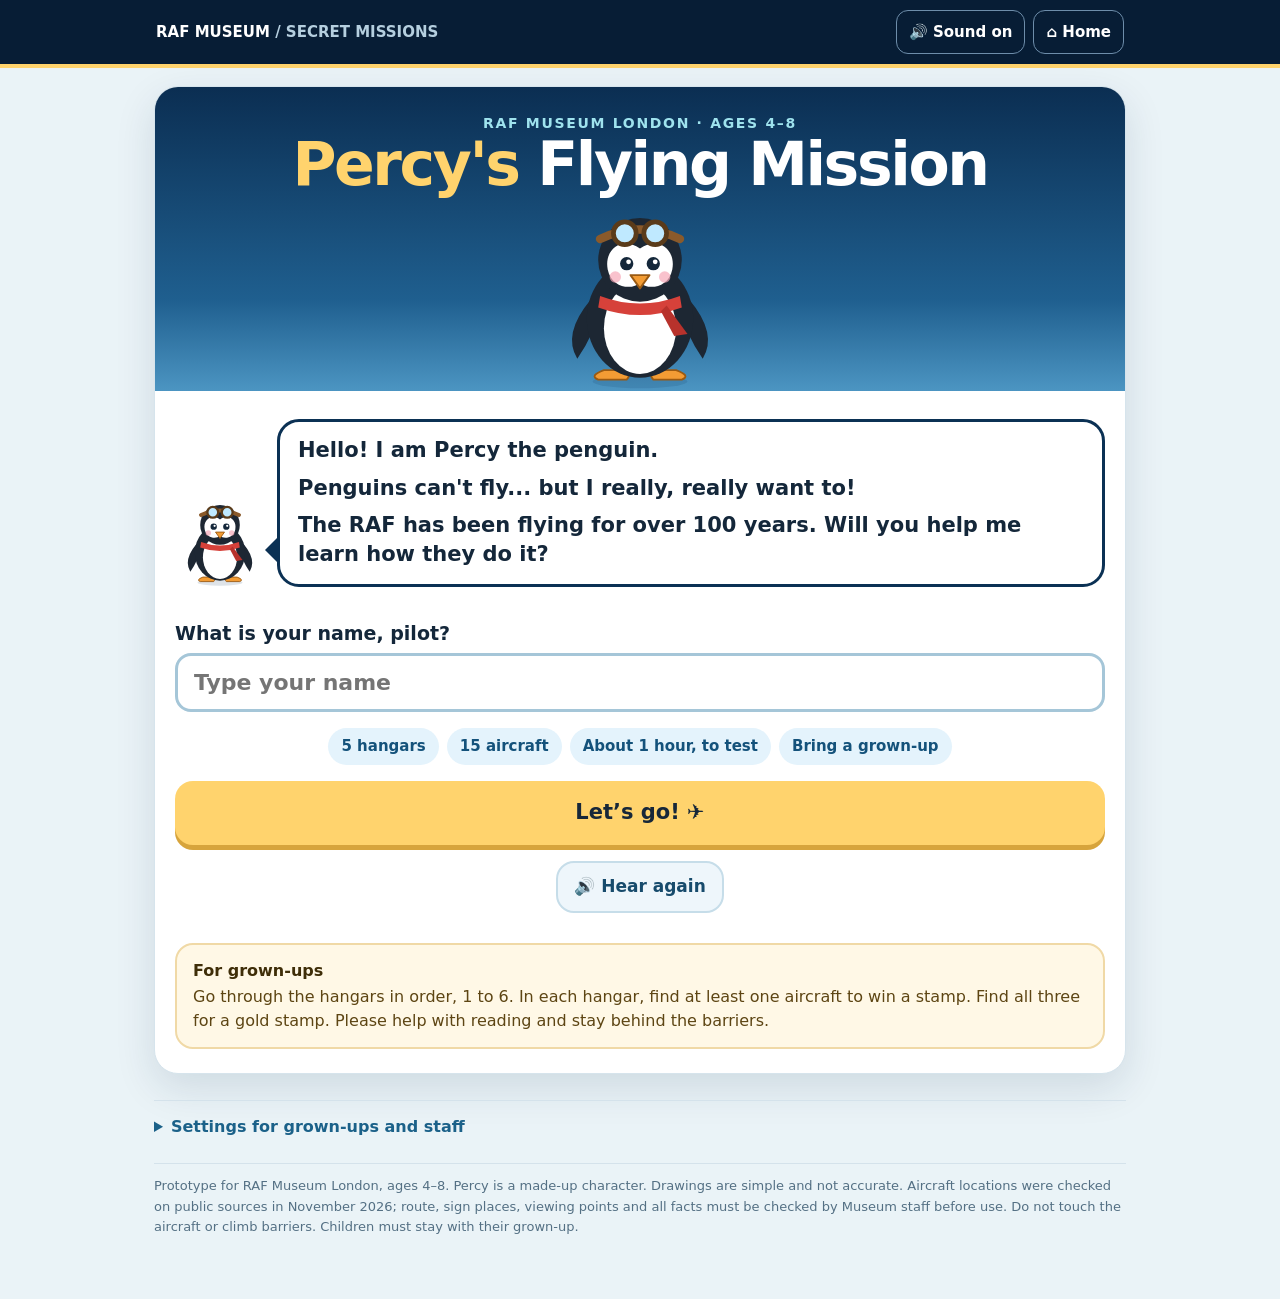
==== index.html @ 45450953 "Percy's Flying Mission: trail engine, Webflow CMS sync, signs Co-Authored-By: Claude Opus 5.5 <norep" ====
<!DOCTYPE html>
<html lang="en-GB">
<head>
<meta charset="utf-8">
<meta name="viewport" content="width=device-width,initial-scale=1,viewport-fit=cover">
<meta name="theme-color" content="#071d35">
<title>Museum trail game</title>
<style>
:root{--navy:#071d35;--blue:#145d94;--ink:#14273a;--muted:#4c6275;--gold:#ffd36d;--line:#d6e4ec;--green:#1a7a56;--sky:#eaf3f7;--shadow:0 14px 40px rgba(12,45,74,.12)}
*{box-sizing:border-box}body{margin:0;font:19px/1.5 system-ui,-apple-system,"Segoe UI",Arial,sans-serif;color:var(--ink);background:var(--sky)}
button,input{font:inherit}button{cursor:pointer}button:focus-visible,input:focus-visible{outline:4px solid #ff8b32;outline-offset:3px}h1,h2,h3,p{margin:0}
h1{font-size:clamp(36px,7vw,60px);line-height:1.02;letter-spacing:-.04em}h2{font-size:clamp(28px,5.5vw,42px);line-height:1.08;letter-spacing:-.03em}h3{font-size:23px;line-height:1.2;margin:18px 0 8px}
.sr-only{position:absolute;clip:rect(0,0,0,0);width:1px;height:1px;overflow:hidden}
.header{background:var(--navy);color:#fff;border-bottom:4px solid var(--gold)}.header-inner{max-width:1000px;margin:auto;display:flex;justify-content:space-between;align-items:center;gap:10px;padding:10px 16px}
.brand{font-weight:900;font-size:15px}.brand span{font-weight:600;color:#b5cfdf}.hbtns{display:flex;gap:8px}
.iconbtn{background:transparent;color:#fff;border:1px solid #6d8daa;border-radius:12px;min-height:44px;padding:6px 12px;font-weight:800;font-size:15px}
.shell{max-width:1000px;margin:auto;padding:18px 14px 60px}
.panel{background:#fff;border:1px solid var(--line);border-radius:24px;box-shadow:var(--shadow);padding:22px 18px}
.eyebrow{font-size:14px;font-weight:900;text-transform:uppercase;letter-spacing:.12em;color:var(--blue)}
.btn{min-height:64px;border-radius:18px;border:0;padding:14px 22px;display:inline-flex;align-items:center;justify-content:center;gap:10px;font-weight:900;font-size:21px}
.btn:active{transform:translateY(3px)}.btn.go{background:var(--gold);color:#172739;box-shadow:0 5px 0 #d7a43c}.btn.dark{background:#0b3154;color:#fff;box-shadow:0 5px 0 #031426}
.btn.soft{background:#eef6fb;color:#174b6c;border:2px solid #c6dde9;min-height:52px;font-size:17px;padding:10px 16px}.btn.link{background:none;color:#1a5b86;min-height:44px;font-size:16px;text-decoration:underline;padding:6px}
.btn.wide{width:100%}.row{display:flex;gap:12px;flex-wrap:wrap;align-items:center}
.back{border:0;background:none;color:#1a5b86;font-weight:850;font-size:18px;padding:10px 0;min-height:44px}
.topline{display:flex;justify-content:space-between;align-items:center;gap:10px;flex-wrap:wrap;margin-bottom:8px}
.say{display:grid;grid-template-columns:90px 1fr;gap:12px;align-items:end;margin:16px 0}.say>svg{width:90px;height:90px}
.bubble{position:relative;background:#fff;border:3px solid #0b3154;border-radius:22px;padding:14px 18px;font-size:21px;font-weight:650;line-height:1.4;text-align:left}
.bubble:before{content:"";position:absolute;left:-15px;bottom:22px;border:12px solid transparent;border-right-color:#0b3154;border-left:0}.bubble p+p{margin-top:8px}
.grownup{background:#fff8e6;border:2px solid #f0d9a6;border-radius:18px;padding:14px 16px;font-size:16px;color:#5d4513;text-align:left;margin-top:14px}.grownup strong{display:block;color:#3f2e08;margin-bottom:2px}
.lookbox{display:flex;gap:12px;align-items:center;background:#fff6e2;border:2px solid #edd4a2;border-radius:18px;padding:14px 16px;font-weight:800;color:#5e4312;font-size:20px;margin:14px 0}.lookbox .eyes{font-size:34px}
.scene{position:relative;background:radial-gradient(circle at 45% 40%,#e2f6ff,#b7deef 75%);border-radius:22px;border:1px solid #a9cfe3;display:grid;place-items:center;padding:14px;margin:12px 0}
.art-wrap{position:relative;width:100%;max-width:520px}.art-wrap svg,.art-wrap img{width:100%;height:auto;display:block;border-radius:14px}
.scene .note{position:absolute;bottom:8px;right:12px;font-size:13px;color:#3a5d75;background:#ffffffd0;border-radius:8px;padding:3px 8px}
.field{display:grid;gap:6px;width:100%;max-width:440px;text-align:left;font-weight:800}.field input{width:100%;min-width:0;min-height:58px;border:3px solid #a5c6d8;border-radius:16px;padding:10px 16px;font-size:22px;font-weight:800}
/* intro */
.hero{padding:0;overflow:hidden}.hero-sky{background:linear-gradient(180deg,#0b2e52,#1f5f8f 70%,#4c95c2);color:#fff;padding:26px 20px 0;text-align:center}
.hero-sky h1 em{font-style:normal;color:var(--gold)}.hero-sky .sub{color:#d3e7f3;margin:10px auto 0;max-width:520px;font-size:20px}
.hero-guide{width:190px;height:190px;margin:6px auto -16px;display:block;animation:bob 3s ease-in-out infinite}
.hero-body{padding:28px 20px 24px;display:grid;gap:16px;justify-items:center;text-align:center;grid-template-columns:minmax(0,1fr)}.hero-body>*{max-width:100%}.hero-body .say{width:100%}
.chips{display:flex;gap:8px;flex-wrap:wrap;justify-content:center}.chip{background:#e4f3fc;color:#14527b;border-radius:99px;padding:7px 13px;font-size:15px;font-weight:800}
/* map */
.stamps-mini{display:flex;gap:5px}.sdot{width:38px;height:38px;border-radius:50%;border:3px dashed #9fbdd0;display:grid;place-items:center;background:#fff;font-size:15px;font-weight:900;color:#7b97aa}.sdot.got{border:3px solid #d49b2f;background:var(--gold);color:#0b3154}.sdot.gold{background:linear-gradient(135deg,#ffe58a,#e0a526);border-color:#a8741a}
.hlist{display:grid;gap:14px;margin:18px 0}
.hcard{display:grid;grid-template-columns:110px 1fr;width:100%;text-align:left;padding:0;border:2px solid var(--line);background:#fff;border-radius:22px;box-shadow:var(--shadow);color:inherit;overflow:hidden;min-height:140px}
.hcard .pic{display:grid;place-items:center;background:linear-gradient(150deg,#ddf3fe,#bfe2f2);font-size:46px}
.hcard .txt{padding:14px;display:flex;flex-direction:column;gap:3px}.hcard .when{font-size:14px;font-weight:900;color:var(--blue);letter-spacing:.06em;text-transform:uppercase}
.hcard .ttl{font-size:23px;font-weight:900;line-height:1.15}.hcard .meta{font-size:15px;color:var(--muted);font-weight:700}
.tag{margin-top:6px;align-self:flex-start;font-size:15px;font-weight:900;background:#0b3154;color:#fff;border-radius:99px;padding:6px 14px}
.hcard.done{border-color:#9ad8b7;background:#f2fcf6}.hcard.done .tag{background:var(--green)}.hcard.locked{opacity:.55}.hcard.locked .tag{background:#7b8c99}
.finale-card{background:var(--navy);color:#fff;border-radius:22px;padding:20px;display:grid;gap:12px;text-align:center}.finale-card p{color:#cfe4ee}
/* hangar */
.acards{display:grid;grid-template-columns:repeat(3,1fr);gap:10px;margin:12px 0}
.acard{border:3px solid #b9d6e5;background:#f5fbff;border-radius:20px;padding:8px 6px 12px;display:flex;flex-direction:column;align-items:center;gap:4px;font-weight:900;font-size:17px;color:#174b6c;text-align:center;line-height:1.15;position:relative}
.acard svg{width:100%;height:auto}.acard.done{border-color:#1a7a56;background:#e3f8ec}.acard .tick{position:absolute;top:6px;right:6px;background:var(--green);color:#fff;border-radius:50%;width:30px;height:30px;display:grid;place-items:center;font-size:16px}
.era{display:inline-block;background:var(--gold);color:#0b3154;border-radius:12px;padding:5px 13px;font-weight:950;font-size:17px;margin:6px 0 2px}
.signs{display:grid;grid-template-columns:repeat(auto-fit,minmax(130px,1fr));gap:10px;margin:14px 0}
.sign-btn{min-height:116px;border-radius:22px;border:3px solid #b9d6e5;background:#f5fbff;display:flex;flex-direction:column;align-items:center;justify-content:center;gap:4px;font-weight:900;font-size:18px;color:#174b6c}.sign-btn .sym{font-size:50px;line-height:1}
.sign-btn.wrong{opacity:.45;border-color:#e59a39}
/* task */
.choices{display:grid;grid-template-columns:repeat(auto-fit,minmax(96px,1fr));gap:10px;margin:14px 0}
.choice{min-height:140px;border-radius:22px;border:3px solid #b9d6e5;background:#f5fbff;display:flex;flex-direction:column;align-items:center;justify-content:center;gap:6px;padding:10px 6px;color:#174b6c;font-weight:900;font-size:19px;text-align:center;line-height:1.15}
.choice svg{width:100%;max-width:110px;height:66px}.big{font-size:44px;line-height:1}
.choice.wrong,.hotspot.wrong{animation:shake .4s;border-color:#e59a39;background:#fff4e4;opacity:.55}
.choice.show,.hotspot.show{border-color:#1a7a56;background:#e3f8ec;animation:pulse 1.2s ease-in-out infinite}
.hotspot{position:absolute;width:56px;height:56px;margin:-28px 0 0 -28px;border-radius:50%;border:4px solid #0d618a;background:#fffdf6;color:#103e59;font-weight:950;font-size:23px;box-shadow:0 4px 0 #1e6b8994;display:grid;place-items:center}
.feedback{margin:6px 0 10px;padding:14px 16px;border-radius:16px;font-weight:800;font-size:20px;background:#fff3e0;color:#654219;border-left:6px solid #e59a39}.feedback.good{background:#e1f6e9;color:#13553d;border-color:#239c6b}
.fact{background:#eef6fb;border-radius:18px;padding:16px;font-size:20px;font-weight:650;margin:12px 0;text-align:left}.fact strong{color:#0b3154}
/* stamp */
.reward{text-align:center;position:relative;overflow:hidden}
.stamp{width:190px;height:190px;margin:16px auto;border-radius:50%;border:7px solid #c0392b;color:#c0392b;display:grid;place-items:center;transform:rotate(-8deg);animation:stampin .5s cubic-bezier(.2,1.6,.4,1) both;background:#fff;text-align:center;font-weight:950}
.stamp .sym{font-size:58px;line-height:1}.stamp .l1{font-size:15px;letter-spacing:.08em}.stamp.gold{border-color:#b07a12;color:#8a5a00;background:radial-gradient(circle,#fff6cc,#ffd76a)}
.confetti{position:absolute;inset:0;pointer-events:none}.confetti i{position:absolute;top:-20px;width:10px;height:16px;border-radius:3px;animation:fall 2.4s linear forwards}
/* design */
.preview{position:sticky;top:0;z-index:5;background:radial-gradient(circle at 50% 40%,#e2f6ff,#b7deef);border-radius:22px;display:grid;place-items:center;padding:10px;margin:8px 0 6px;box-shadow:0 6px 14px #0b31541f}
.preview svg{width:100%;max-width:380px;height:auto}.pname{font-weight:950;font-size:20px;color:#0b3154;min-height:28px}
.opts{display:grid;grid-template-columns:repeat(auto-fill,minmax(98px,1fr));gap:8px}
.opt{min-height:96px;border-radius:18px;border:3px solid #b9d6e5;background:#f5fbff;display:flex;flex-direction:column;align-items:center;justify-content:center;gap:2px;font-weight:900;font-size:15px;color:#174b6c;padding:4px}
.opt svg{width:88px;height:54px}.opt[aria-pressed=true]{border-color:#0b3154;background:#ffeeb8;box-shadow:inset 0 0 0 2px #0b3154}
.swatches{display:flex;gap:10px;flex-wrap:wrap}.swatch{width:58px;height:58px;border-radius:50%;border:4px solid #fff;box-shadow:0 0 0 3px #b9d6e5}.swatch[aria-pressed=true]{box-shadow:0 0 0 5px #0b3154}
/* certificate */
.cert{text-align:center;border:6px double #d49b2f}.cert .stamps{display:flex;justify-content:center;gap:6px;flex-wrap:wrap;margin:12px 0}
.mini{width:58px;height:58px;border-radius:50%;border:4px solid #c0392b;display:grid;place-items:center;transform:rotate(-6deg);background:#fff;font-size:26px}.mini.gold{border-color:#b07a12;background:radial-gradient(circle,#fff6cc,#ffd76a)}.mini.skip{opacity:.3}
.certname{font-size:clamp(30px,7vw,46px);font-weight:950;color:#0b3154;margin:6px 0}
.settings{margin-top:26px;border-top:1px solid #d4e2eb;padding-top:14px;font-size:16px}.settings summary{cursor:pointer;font-weight:850;color:#1b6189}.settings label{display:flex;gap:10px;align-items:center;margin:10px 0}.settings input[type=checkbox]{width:22px;height:22px}
.legal{margin-top:24px;border-top:1px solid #d4e2eb;padding-top:12px;color:#547084;font-size:13px;line-height:1.6}
.error{background:#fff0f0;border:2px solid #e0a0a0;border-radius:16px;padding:18px}
@keyframes bob{50%{transform:translateY(-10px) rotate(-3deg)}}@keyframes shake{20%,60%{transform:translateX(-8px)}40%,80%{transform:translateX(8px)}}
@keyframes pulse{50%{transform:scale(1.05)}}@keyframes stampin{from{transform:scale(2.4) rotate(-20deg);opacity:0}to{transform:scale(1) rotate(-8deg);opacity:1}}
@keyframes fall{to{transform:translateY(560px) rotate(540deg);opacity:.2}}
@media(max-width:560px){body{font-size:18px}.say{grid-template-columns:70px 1fr}.say>svg{width:70px;height:70px}.bubble{font-size:19px}.hcard{grid-template-columns:86px 1fr}.acard{font-size:15px}.choice{min-height:124px;font-size:17px}.swatch{width:50px;height:50px}}
@media(prefers-reduced-motion:reduce){*,*:before,*:after{animation:none!important;transition:none!important}}
@media print{.header,.settings,.legal,.noprint{display:none!important}body{background:#fff}.panel{box-shadow:none}.preview{position:static;box-shadow:none}}
</style>
</head>
<body>
<header class="header"><div class="header-inner"><div class="brand" id="brand"></div><div class="hbtns"><button class="iconbtn" id="soundBtn" type="button" aria-pressed="true">🔊 Sound on</button><button class="iconbtn" data-action="home" type="button">⌂ Home</button></div></div></header>
<main id="main" class="shell" tabindex="-1"><div id="app"></div><div class="legal" id="legal"></div></main>
<div class="sr-only" id="announce" role="status" aria-live="polite"></div>
<script>
'use strict';
/* ============================================================
   MUSEUM TRAIL ENGINE
   All words, aircraft and signs live in games/<name>.js.
   Open index.html?game=<name> to load a different game.
   Default game: raf-london
   ============================================================ */
const DEMO_BUILD=true; // Set to false before visitors use it. This removes preview mode.
const gameId=(new URLSearchParams(location.search).get('game')||'raf-london').replace(/[^a-z0-9-]/gi,'');
const loader=document.createElement('script');loader.src='games/'+gameId+'.js';
loader.onload=()=>window.GAME?boot(window.GAME):fail();loader.onerror=fail;document.head.appendChild(loader);
function fail(){document.getElementById('app').innerHTML=`<div class="error"><h2>Game not found</h2><p>Could not load <code>games/${gameId}.js</code>. Check the file name, and check that the file has no missing commas or quote marks.</p></div>`}

/* ---------------- Drawings ---------------- */
let UID=0;
const esc=s=>String(s??'').replace(/[&<>"']/g,c=>({'&':'&amp;','<':'&lt;','>':'&gt;','"':'&quot;',"'":'&#39;'}[c]));
const isLight=hex=>{const n=parseInt(hex.slice(1),16);return((n>>16)*299+((n>>8)&255)*587+(n&255)*114)/1000>150};
function PENGUIN(){return `<svg viewBox="0 0 200 200" aria-hidden="true"><ellipse cx="100" cy="190" rx="50" ry="7" fill="#0b315422"/><path d="M62 178q-16 6-6 10h30q6-6-4-10Z M138 178q16 6 6 10h-30q-6-6 4-10Z" fill="#f39c34" stroke="#9a5a12" stroke-width="2"/><path d="M48 104Q18 140 34 166Q52 140 58 112Z M152 104Q182 140 166 166Q148 140 142 112Z" fill="#1d2733"/><ellipse cx="100" cy="124" rx="56" ry="62" fill="#1d2733"/><ellipse cx="100" cy="134" rx="38" ry="48" fill="#fff"/><path d="M58 100 Q100 116 142 100 L144 112 Q100 128 56 112Z" fill="#d6413a"/><path d="M128 110 L150 140 L136 142 L122 116Z" fill="#b8322c"/><circle cx="100" cy="62" r="44" fill="#1d2733"/><path d="M100 50 C80 36 62 52 66 72 C70 92 92 94 100 86 C108 94 130 92 134 72 C138 52 120 36 100 50Z" fill="#fff"/><circle cx="86" cy="66" r="7" fill="#14273a"/><circle cx="114" cy="66" r="7" fill="#14273a"/><circle cx="88" cy="64" r="2.5" fill="#fff"/><circle cx="116" cy="64" r="2.5" fill="#fff"/><path d="M90 78 L110 78 L100 92Z" fill="#f39c34" stroke="#9a5a12" stroke-width="2" stroke-linejoin="round"/><circle cx="74" cy="80" r="6" fill="#f7a8b8" opacity=".7"/><circle cx="126" cy="80" r="6" fill="#f7a8b8" opacity=".7"/><path d="M58 40 Q100 20 142 40" stroke="#8a5a2b" stroke-width="9" fill="none" stroke-linecap="round"/><circle cx="84" cy="34" r="12" fill="#bfe9ff" stroke="#5a3b1a" stroke-width="5"/><circle cx="116" cy="34" r="12" fill="#bfe9ff" stroke="#5a3b1a" stroke-width="5"/></svg>`}
function patternDef(id,p,body){const c=isLight(body)?'#00000040':'#ffffffb0';const d={
 stripes:`<pattern id="${id}" width="16" height="16" patternUnits="userSpaceOnUse" patternTransform="rotate(45)"><rect width="7" height="16" fill="${c}"/></pattern>`,
 spots:`<pattern id="${id}" width="18" height="18" patternUnits="userSpaceOnUse"><circle cx="9" cy="9" r="4.5" fill="${c}"/></pattern>`,
 stars:`<pattern id="${id}" width="26" height="26" patternUnits="userSpaceOnUse"><path d="M13 4l2.6 5.6 6 .6-4.5 4 1.3 6-5.4-3.1-5.4 3.1 1.3-6-4.5-4 6-.6Z" fill="${c}"/></pattern>`,
 zigzag:`<pattern id="${id}" width="20" height="14" patternUnits="userSpaceOnUse"><path d="M0 10L5 3 10 10 15 3 20 10" stroke="${c}" stroke-width="3.5" fill="none"/></pattern>`,
 checks:`<pattern id="${id}" width="20" height="20" patternUnits="userSpaceOnUse"><rect width="10" height="10" fill="${c}"/><rect x="10" y="10" width="10" height="10" fill="${c}"/></pattern>`}[p];return d||''}
function sticker(k,x,y){const g=s=>`<g transform="translate(${x} ${y})">${s}</g>`;return({
 roundel:g('<circle r="13" fill="#1f4e8c" stroke="#fff" stroke-width="2"/><circle r="8.5" fill="#fff"/><circle r="4.5" fill="#c0392b"/>'),
 star:g('<path d="M0-14l4 8.6 9.4 1-7 6.4 2 9.2L0 6.4-8.4 11.2l2-9.2-7-6.4 9.4-1Z" fill="#ffd36d" stroke="#8a5a00" stroke-width="2"/>'),
 heart:g('<path d="M0 12C-16 2-14-10-7-11-3-11.5 0-8 0-6c0-2 3-5.5 7-5 7 1 9 13-7 23Z" fill="#e8436b" stroke="#7a1430" stroke-width="2"/>'),
 bolt:g('<path d="M3-15-9 2h7l-3 13 13-18H1l2-12Z" fill="#ffd36d" stroke="#8a5a00" stroke-width="2"/>'),
 fish:g('<ellipse cx="-2" rx="11" ry="7" fill="#5fb6e0" stroke="#174b6c" stroke-width="2"/><path d="M8 0l9-7v14Z" fill="#5fb6e0" stroke="#174b6c" stroke-width="2"/><circle cx="-7" cy="-2" r="1.8" fill="#14273a"/>')
 })[k]||''}
function trail(k,y){if(k==='smoke')return [0,1,2,3,4].map(i=>`<circle cx="${8+i*7}" cy="${y+(i%2?4:-4)}" r="${4+i*1.6}" fill="#fff" opacity="${.35+i*.12}"/>`).join('');
 if(k==='rainbow')return ['#e74c3c','#f39c12','#f1c40f','#2ecc71','#3498db','#8e44ad'].map((c,i)=>`<path d="M0 ${y-12+i*4.5} Q12 ${y-18+i*4.5} 26 ${y-12+i*4.5} T52 ${y-12+i*4.5}" stroke="${c}" stroke-width="4.6" fill="none"/>`).join('');
 if(k==='sparkle')return [[8,y-14],[22,y+10],[34,y-6],[12,y+16],[44,y+4]].map(([x,yy],i)=>`<path transform="translate(${x} ${yy}) scale(${.6+i*.12})" d="M0-8 2-2 8 0 2 2 0 8-2 2-8 0-2-2Z" fill="#ffd36d" stroke="#b07a12" stroke-width="1"/>`).join('');return ''}
const PILOT=(x,y,s=1)=>`<g transform="translate(${x} ${y}) scale(${s})"><circle r="7" fill="#1d2733"/><path d="M0-3C-4-6-7-2-6 1-5 5-1 5 0 3 1 5 5 5 6 1 7-2 4-6 0-3Z" fill="#fff"/><path d="M-2 3h4l-2 3Z" fill="#f39c34"/><circle cx="-2.4" cy="0" r="1.1" fill="#14273a"/><circle cx="2.4" cy="0" r="1.1" fill="#14273a"/></g>`;
const WINGS={curved:'M128 86C118 40 140 10 162 10C182 14 190 50 186 86ZM128 94C118 140 140 170 162 170C182 166 190 130 186 94Z',
 straight:'M136 86V16Q136 8 146 8H176Q184 8 184 16V86ZM136 94V164Q136 172 146 172H176Q184 172 184 164V94Z',
 swept:'M120 86L80 12 104 10 196 86ZM120 94L80 168 104 170 196 94Z',delta:'M96 86L176 16 192 18 210 86ZM96 94L176 164 192 162 210 94Z'};
/* plane(shape, {body, wing, wingShape, pattern, sticker, trail, pilot}) -> SVG. Shapes: fighter trainer jet jetCanard bomber drone rocket biplane triplane helicopter flyingboat */
function plane(shape,o={}){const b=o.body||'#8a9aa8',w=o.wing||b,st='#14273a',id='p'+(++UID),pat=o.pattern&&o.pattern!=='none';
 const ov=d=>pat?`<path d="${d}" fill="url(#${id})"/>`:'';let defs=pat?`<defs>${patternDef(id,o.pattern,b)}</defs>`:'',back='',parts='',stk='',top=true;
 const FUS='M26 84Q26 79 38 79L228 80Q270 82 284 90Q270 98 228 100L38 101Q26 101 26 96Z',TAIL='M44 88L24 60 40 58 70 86ZM44 92L24 120 40 122 70 94Z';
 const cockpit=(x=236)=>`<ellipse cx="${x}" cy="90" rx="16" ry="8" fill="#a8e3f5" stroke="${st}" stroke-width="3"/>${o.pilot?PILOT(x+2,90,.9):''}`;
 const prop=x=>`<circle cx="${x}" cy="90" r="6" fill="#ffd36d" stroke="${st}" stroke-width="2"/><path d="M${x+4} 64V116" stroke="${st}" stroke-width="5" stroke-linecap="round"/>`;
 if(['fighter','trainer'].includes(shape)){const W=WINGS[o.wingShape||'straight'];parts=`<path d="${W}" fill="${w}" stroke="${st}" stroke-width="4"/><path d="${TAIL}" fill="${w}" stroke="${st}" stroke-width="3"/><path d="${FUS}" fill="${b}" stroke="${st}" stroke-width="4"/>${ov(FUS)}${cockpit()}${prop(284)}`;stk=[160,138]}
 else if(shape==='jet'){parts=`<path d="M30 88 L22 92 30 96Z" fill="#ff9f43"/><path d="${WINGS.swept}" fill="${w}" stroke="${st}" stroke-width="4"/><path d="M48 88L28 64 42 62 74 86ZM48 92L28 116 42 118 74 94Z" fill="${w}" stroke="${st}" stroke-width="3"/><path d="${FUS}" fill="${b}" stroke="${st}" stroke-width="4"/>${ov(FUS)}${cockpit(240)}`;stk=[140,132]}
 else if(shape==='jetCanard'){parts=`<path d="M30 88 L22 92 30 96Z" fill="#ff9f43"/><path d="${WINGS.delta}" fill="${w}" stroke="${st}" stroke-width="4"/><path d="M222 86L210 68 219 67 238 86ZM222 94L210 112 219 113 238 94Z" fill="${w}" stroke="${st}" stroke-width="3"/><path d="${FUS}" fill="${b}" stroke="${st}" stroke-width="4"/>${ov(FUS)}${cockpit(252)}`;stk=[170,128]}
 else if(shape==='bomber'){const BW='M140 86V6H172V86ZM140 94V174H172V94Z';parts=`<path d="${BW}" fill="${w}" stroke="${st}" stroke-width="4"/><path d="M40 88L34 56 50 56 64 86ZM40 92L34 124 50 124 64 94Z" fill="${w}" stroke="${st}" stroke-width="3"/>${[34,62,118,146].map(y=>`<rect x="164" y="${y-7}" width="30" height="14" rx="6" fill="${b}" stroke="${st}" stroke-width="3"/><path d="M198 ${y-15}V${y+15}" stroke="${st}" stroke-width="4" stroke-linecap="round"/>`).join('')}<path d="${FUS}" fill="${b}" stroke="${st}" stroke-width="4"/>${ov(FUS)}${cockpit(250)}`;stk=[110,90]}
 else if(shape==='drone'){const DF='M40 86L236 84Q274 86 282 90Q274 94 236 96L40 94Z';parts=`<path d="M148 86L146 4H162L164 86ZM148 94L146 176H162L164 94Z" fill="${w}" stroke="${st}" stroke-width="3"/><path d="M52 88L28 70 38 68 66 88ZM52 92L28 110 38 112 66 92Z" fill="${w}" stroke="${st}" stroke-width="3"/><path d="${DF}" fill="${b}" stroke="${st}" stroke-width="4"/>${ov(DF)}<path d="M34 74V106" stroke="${st}" stroke-width="5" stroke-linecap="round"/>`;stk=[155,140]}
 else if(shape==='rocket'){const RF='M70 82Q70 78 84 78L210 80Q246 84 256 90Q246 96 210 100L84 102Q70 102 70 98Z';parts=`<path d="M70 84L36 90 70 96Z" fill="#ff9f43" stroke="#d35400" stroke-width="2"/><path d="M150 84L96 14 120 12 196 84ZM150 96L96 166 120 168 196 96Z" fill="${w}" stroke="${st}" stroke-width="4"/><path d="${RF}" fill="${b}" stroke="${st}" stroke-width="4"/>${ov(RF)}${cockpit(214)}`;stk=[140,130]}
 else if(shape==='biplane'||shape==='triplane'){top=false;const ys=shape==='triplane'?[22,60,98]:[40,98];const BD='M60 90Q150 70 250 86L262 104Q150 122 52 108Z';
  parts=`${ys.map(y=>`<rect x="40" y="${y}" width="220" height="15" rx="7" fill="${w}" stroke="${st}" stroke-width="4"/>`).join('')}<path d="M80 ${ys[0]+15}V${ys[ys.length-1]}M220 ${ys[0]+15}V${ys[ys.length-1]}M120 ${ys[0]+15}V${ys[ys.length-1]}M180 ${ys[0]+15}V${ys[ys.length-1]}" stroke="${st}" stroke-width="3"/><path d="M58 92L30 70 24 106Z" fill="${b}" stroke="${st}" stroke-width="4"/><path d="${BD}" fill="${b}" stroke="${st}" stroke-width="4"/>${ov(BD)}<path d="M140 84q10-16 22 0" fill="#9ed8ef" stroke="${st}" stroke-width="3"/>${o.pilot?PILOT(151,80,1):''}<circle cx="268" cy="96" r="7" fill="${st}"/><path d="M268 66V126" stroke="${st}" stroke-width="7" stroke-linecap="round"/><path d="M100 118L90 148M200 118L210 148" stroke="${st}" stroke-width="5"/><circle cx="90" cy="150" r="10" fill="#333"/><circle cx="210" cy="150" r="10" fill="#333"/>`;stk=[112,98]}
 else if(shape==='helicopter'){top=false;const HB='M90 60Q160 50 210 70Q232 90 220 120Q170 138 110 130Q80 120 90 60Z',TB='M92 82L30 76 30 100 94 106Z';
  parts=`<path d="${TB}" fill="${b}" stroke="${st}" stroke-width="4"/>${ov(TB)}<circle cx="30" cy="88" r="13" fill="none" stroke="${w}" stroke-width="5"/><path d="M150 30V58" stroke="${st}" stroke-width="7"/><path d="${HB}" fill="${b}" stroke="${st}" stroke-width="5"/>${ov(HB)}<path d="M180 66Q214 74 218 104L180 104Z" fill="#9ed8ef" stroke="${st}" stroke-width="4"/>${o.pilot?PILOT(198,90,1.1):''}<path d="M30 30H270" stroke="${w}" stroke-width="9" stroke-linecap="round"/><path d="M120 132V142M200 128V142" stroke="${st}" stroke-width="6"/><circle cx="120" cy="146" r="9" fill="#333"/><circle cx="200" cy="146" r="9" fill="#333"/>`;stk=[130,96]}
 else if(shape==='flyingboat'){top=false;const FH='M30 110C80 92 170 92 250 96L282 102 262 126Q200 148 110 144Q50 140 30 110Z';
  parts=`<path d="M40 108L22 58 46 58 72 100Z" fill="${b}" stroke="${st}" stroke-width="4"/><path d="${FH}" fill="${b}" stroke="${st}" stroke-width="4"/>${ov(FH)}<path d="M60 128Q160 152 262 124" stroke="${st}" stroke-width="3" fill="none"/>${[150,172,194].map(x=>`<rect x="${x}" y="102" width="14" height="12" rx="3" fill="#3a7897"/>`).join('')}<path d="M246 98Q264 98 274 104L248 108Z" fill="#9ed8ef" stroke="${st}" stroke-width="3"/>${o.pilot?PILOT(256,104,.9):''}<path d="M120 84L250 84 250 74 120 74Z" fill="${w}" stroke="${st}" stroke-width="4"/>${[150,206].map(x=>`<rect x="${x}" y="70" width="24" height="16" rx="6" fill="${b}" stroke="${st}" stroke-width="3"/><path d="M${x+28} 60V96" stroke="${st}" stroke-width="4"/>`).join('')}<path d="M180 84V96" stroke="${st}" stroke-width="4"/>`;stk=[110,118]}
 if(o.trail&&o.trail!=='none')back=trail(o.trail,top?90:shape==='helicopter'?90:96);
 const sk=o.sticker&&o.sticker!=='none'&&stk?sticker(o.sticker,stk[0],stk[1]):'';
 return `<svg viewBox="0 0 300 180" aria-hidden="true">${defs}<ellipse cx="150" cy="172" rx="110" ry="6" fill="#0b315418"/>${back}${parts}${sk}</svg>`}
function icon(ic){ic=String(ic);const st='#14273a';
 if(/^\d+$/.test(ic))return `<span class="big" aria-hidden="true">${ic}</span>`;
 if(ic.startsWith('wing:')){const k=ic.slice(5);return plane(k==='swept'?'jet':k==='delta'?'jetCanard':'fighter',{wingShape:k,body:'#9fb3c0',wing:'#7fa0b4'}).replace('<ellipse cx="150" cy="172" rx="110" ry="6" fill="#0b315418"/>','')}
 if(ic.startsWith('stack:')){const n=+ic.slice(6),gap=n===3?26:32,y0=n===1?30:n===2?18:6;return `<svg viewBox="0 0 120 72" aria-hidden="true">${Array.from({length:n},(_,i)=>`<rect x="8" y="${y0+i*gap}" width="104" height="11" rx="5" fill="#c9b27c" stroke="#5a4520" stroke-width="3"/>`).join('')}${n>1?`<path d="M34 ${y0+11}V${y0+(n-1)*gap}M86 ${y0+11}V${y0+(n-1)*gap}" stroke="#5a4520" stroke-width="3"/>`:''}</svg>`}
 if(ic.startsWith('props:')){const n=+ic.slice(6);return `<svg viewBox="0 0 120 72" aria-hidden="true">${Array.from({length:n},(_,i)=>{const x=(120/(n+1))*(i+1);return `<path d="M${x} 16V56" stroke="${st}" stroke-width="5" stroke-linecap="round"/><circle cx="${x}" cy="36" r="5" fill="#ffd36d" stroke="${st}" stroke-width="2"/>`}).join('')}</svg>`}
 if(ic.startsWith('blades:')){const n=+ic.slice(7);return `<svg viewBox="0 0 120 72" aria-hidden="true">${Array.from({length:n},(_,i)=>`<path d="M60 36L60 6" stroke="${st}" stroke-width="7" stroke-linecap="round" transform="rotate(${i*360/n} 60 36)"/>`).join('')}<circle cx="60" cy="36" r="8" fill="#ffd36d" stroke="${st}" stroke-width="3"/></svg>`}
 return `<span class="big" aria-hidden="true">${ic}</span>`}

/* ---------------- Game ---------------- */
function boot(G){
const H=G.hangars,ALL=H.flatMap(h=>h.aircraft.map(a=>({...a,h:h.id}))),STORE='trail-'+G.id;
const D=G.design,T=G.text;
const fresh=()=>({phase:'intro',h:null,a:null,doneA:[],unlocked:[],skipped:[],tries:0,wrong:[],solved:false,demo:true,sound:true,name:'',
 plane:{shape:'fighter',body:'#1f6fd1',wing:'#f2c230',pattern:'none',sticker:'roundel',trail:'smoke',label:''}});
let S=fresh();try{const s=JSON.parse(localStorage.getItem(STORE)||'null');if(s&&Array.isArray(s.doneA))S={...fresh(),...s,plane:{...fresh().plane,...s.plane}}}catch(e){}
if(!DEMO_BUILD)S.demo=false;
document.title=G.title+' | '+G.museum;document.getElementById('brand').innerHTML=`${esc(G.headerBrand)} <span>/ ${esc(G.headerSub)}</span>`;document.getElementById('legal').textContent=G.legal;
const app=document.getElementById('app'),announce=document.getElementById('announce'),soundBtn=document.getElementById('soundBtn');
const save=()=>{try{localStorage.setItem(STORE,JSON.stringify(S))}catch(e){}};
const hg=id=>H.find(h=>h.id===id)||H[0],ac=id=>ALL.find(a=>a.id===id)||ALL[0];
const stamped=h=>h.aircraft.some(a=>S.doneA.includes(a.id)),gold=h=>h.aircraft.every(a=>S.doneA.includes(a.id));
const passed=h=>stamped(h)||S.skipped.includes(h.id);
const open_=i=>i===0||passed(H[i-1]);
const allPassed=()=>H.every(passed)&&H.some(stamped);
const btn=(t,a,k='go',x='')=>`<button type="button" class="btn ${k}" data-action="${a}" ${x}>${t}</button>`;
const nm=()=>S.name.trim()?esc(S.name.trim()):'';
function say(){if(!S.sound||!('speechSynthesis'in window))return;speechSynthesis.cancel();const t=[...document.querySelectorAll('[data-say]')].map(e=>e.textContent.trim()).join(' ');if(!t)return;const u=new SpeechSynthesisUtterance(t);u.lang='en-GB';u.rate=.88;u.pitch=1.1;speechSynthesis.speak(u)}
const sayNow=t=>{if(!S.sound||!('speechSynthesis'in window))return;speechSynthesis.cancel();const u=new SpeechSynthesisUtterance(t);u.lang='en-GB';u.rate=.9;speechSynthesis.speak(u)};
const hush=()=>{if('speechSynthesis'in window)speechSynthesis.cancel()};
const tell=t=>{announce.textContent='';setTimeout(()=>announce.textContent=t,20)};
const guideSays=lines=>`<div class="say">${PENGUIN()}<div class="bubble" data-say>${lines.map(l=>`<p>${l}</p>`).join('')}</div></div>`;
const minis=()=>`<div class="stamps-mini" aria-label="Stamps">${H.map((h,i)=>`<span class="sdot ${gold(h)?'got gold':stamped(h)?'got':''}">${stamped(h)?'✓':i+1}</span>`).join('')}</div>`;
const top=(to='map',label='← Map')=>`<div class="topline noprint"><button class="back" data-action="${to}">${label}</button>${minis()}</div>`;
const artOf=(a,cls='')=>a.image?`<img src="${esc(a.image)}" alt="Photo of the ${esc(a.name)}">`:plane(a.art,{body:a.body,wing:a.wing,wingShape:a.wingShape});

function intro(){return `<section class="panel hero"><div class="hero-sky"><p class="eyebrow" style="color:#9fe3ee">${esc(G.museum)} · Ages ${esc(G.ages)}</p><h1>${esc(G.title).replace(esc(G.guide.name+"'s"),`<em>${esc(G.guide.name+"'s")}</em>`)}</h1><div class="hero-guide">${PENGUIN()}</div></div><div class="hero-body">${guideSays(T.intro)}<label class="field">${esc(T.namePrompt)}<input id="nameIn" maxlength="20" autocomplete="off" value="${esc(S.name)}" placeholder="Type your name"></label><div class="chips">${T.introChips.map(c=>`<span class="chip">${esc(c)}</span>`).join('')}</div>${btn('Let’s go! ✈️','start','go wide')}${btn('🔊 Hear again','say','soft')}<div class="grownup"><strong>For grown-ups</strong>${T.introGrown}</div></div></section>${settings()}`}
function mapPage(){const done=allPassed();return `${top('home','← Start')}<h2>Mission map</h2>${guideSays([done?T.mapDone:(nm()?`Hi ${nm()}! `:'')+T.mapHelp])}<div class="hlist">${H.map((h,i)=>{const st=stamped(h),op=open_(i),n=h.aircraft.filter(a=>S.doneA.includes(a.id)).length;return `<button class="hcard ${st?'done':''} ${op?'':'locked'}" data-action="openH" data-id="${h.id}" aria-label="${esc(h.label)}: ${esc(h.title)}${op?'':' (locked)'}"><span class="pic" aria-hidden="true">${op?G.signs[h.sign].sym:'🔒'}</span><span class="txt"><span class="when">${esc(h.label)} · ${esc(h.era)}</span><span class="ttl">${esc(h.title)}</span><span class="meta">${n} of ${h.aircraft.length} aircraft found${gold(h)?' · ⭐ Gold!':''}</span><span class="tag">${S.skipped.includes(h.id)&&!st?'Skipped':st?'✓ Stamp':op?'Go →':`Finish ${esc(H[i-1].label)} first`}</span></span></button>`}).join('')}</div><div class="finale-card"><h3 style="margin:0">🛩️ ${esc(G.finale.title)}</h3><p>Back in ${esc(G.finale.label)}</p>${done?btn('Design the plane →','design','go wide'):`<p><strong>Get a stamp in every hangar to unlock.</strong></p>`}</div>${settings()}`}
function hangarPage(){const h=hg(S.h),i=H.indexOf(h),unlocked=S.demo||S.unlocked.includes(h.id);
 const gate=`<h3>${esc(T.signTitle)}</h3>${guideSays(T.signHelp)}<div class="signs">${Object.entries(G.signs).filter(([k])=>H.some(x=>x.sign===k)).map(([k,v])=>`<button class="sign-btn ${S.wrong.includes(k)?'wrong':''}" data-action="sign" data-v="${k}" aria-label="${esc(v.name)}"><span class="sym" aria-hidden="true">${v.sym}</span>${esc(v.name)}</button>`).join('')}</div>${S.wrong.length?`<div class="feedback" role="alert">${esc(T.signWrong)}</div>`:''}<div class="grownup"><strong>Grown-up tip</strong>The sign also has a QR code. Scan it with your phone camera to open this hangar.${DEMO_BUILD?'<br><button class="btn soft" style="margin-top:10px" data-action="skipSign">Test without a sign</button>':''}</div>`;
 const list=`<h3 data-say>${esc(T.pickAircraft)}</h3><div class="acards">${h.aircraft.map(a=>{const d=S.doneA.includes(a.id);return `<button class="acard ${d?'done':''}" data-action="openA" data-id="${a.id}">${d?'<span class="tick" aria-hidden="true">✓</span>':''}${a.image?`<img src="${esc(a.image)}" alt="" style="width:100%;border-radius:12px">`:plane(a.art,{body:a.body,wing:a.wing,wingShape:a.wingShape})}<span>${esc(a.name)}</span></button>`}).join('')}</div>`;
 const next=H[i+1];const nav=stamped(h)?`<div class="row" style="margin-top:12px">${next?btn(`Next: ${esc(next.label)} →`,'openH','go wide',`data-id="${next.id}"`):btn('Design the plane →','design','go wide',allPassed()?'':'disabled')}</div>`:'';
 return `${top()}<section class="panel"><p class="eyebrow">${esc(h.label)}</p><h2>${esc(h.title)}</h2><span class="era">${esc(h.era)}</span>${guideSays(h.story)}<div class="grownup"><strong>Grown-up tip</strong>${esc(h.grown)}</div>${unlocked?list+nav:gate}${!stamped(h)?`<div style="text-align:center;margin-top:8px"><button class="btn link" data-action="skipH">Hangar closed or too busy? Skip it</button></div>`:''}</section>`}
function aircraftPage(){const a=ac(S.a),h=hg(a.h),t=a.task,showAns=S.tries>=2&&!S.solved;const cls=v=>(S.wrong.includes(v)?'wrong':'')+(showAns&&v===t.answer?' show':'');
 const hs=t.type==='hotspot'&&!S.solved?t.options.map(o=>`<button class="hotspot ${cls(o.v)}" style="left:${o.x}%;top:${o.y}%" data-action="answer" data-v="${esc(o.v)}" aria-label="${esc(o.label)}">${esc(o.icon)}</button>`).join(''):'';
 const firstInHangar=S.solved&&h.aircraft.filter(x=>S.doneA.includes(x.id)).length===1;
 return `${top('backH',`← ${esc(h.label)}`)}<section class="panel"><p class="eyebrow">${esc(h.label)} · ${esc(a.name)}</p><div class="scene"><div class="art-wrap">${artOf(a)}${hs}</div><span class="note">Look at the real one!</span></div><div class="lookbox"><span class="eyes" aria-hidden="true">👀</span><span data-say>${esc(a.look)}</span></div><h3 data-say>${esc(t.q)}</h3>${S.solved?`<div class="feedback good" role="alert">✓ ${nm()?esc(T.right).replace(/!$/,', '+nm()+'!'):esc(T.right)}</div><div class="fact" data-say>${a.fact}</div><div class="grownup"><strong>Talk together</strong>${esc(a.talk)}</div><div class="row" style="margin-top:14px">${firstInHangar?btn('Get my stamp! →','stamp','go wide'):gold(h)?btn('Gold stamp! →','stamp','go wide'):btn(`Back to ${esc(h.label)} →`,'backH','go wide')}</div>`:`<div class="choices">${t.options.map(o=>`<button class="choice ${cls(o.v)}" data-action="answer" data-v="${esc(o.v)}" aria-label="${esc(o.label)}">${icon(o.icon)}<span>${esc(o.label)}</span></button>`).join('')}</div>${S.wrong.length&&!showAns?`<div class="feedback" role="alert">${esc(T.wrong)}</div>`:''}${showAns?`<div class="feedback" role="alert">${esc(T.showAnswer)}</div>`:''}`}<div class="row noprint" style="margin-top:10px">${btn('🔊 Hear again','say','soft')}</div></section>`}
function stampPage(){const h=hg(S.h),g=gold(h),cols=['#ffd36d','#d6413a','#1f6fd1','#2f9e6a','#f07cb0'],i=H.indexOf(h),next=H[i+1];
 return `${top()}<section class="panel reward"><div class="confetti" aria-hidden="true">${Array.from({length:26},(_,k)=>`<i style="left:${(k*37)%100}%;background:${cols[k%5]};animation-delay:${(k%7)*.12}s"></i>`).join('')}</div><p class="eyebrow">${esc(h.label)}</p><h2 data-say>${g?'Wow! A GOLD stamp!':'You got a stamp!'}</h2><div class="stamp ${g?'gold':''}" aria-label="${g?'Gold stamp':'Stamp'} for ${esc(h.label)}"><div><div class="sym" aria-hidden="true">${G.signs[h.sign].sym}</div><div class="l1">${esc(h.label.toUpperCase())}</div>${g?'<div class="l1">⭐ GOLD ⭐</div>':''}</div></div>${guideSays([g?'You found all three aircraft here. Amazing!':'Can you find the other aircraft here too? Or let\'s go to the next hangar!'])}<div class="row" style="justify-content:center">${!g?btn('Find more here','backH','soft'):''}${next?btn(`Next: ${esc(next.label)} →`,'openH','go',`data-id="${next.id}"`):btn('Design the plane →','design','go',allPassed()?'':'disabled')}</div></section>`}
function opt(group,k,l,preview){return `<button class="opt" data-action="set" data-g="${group}" data-v="${k}" aria-pressed="${S.plane[group]===k}">${preview}<span>${esc(l)}</span></button>`}
function designPage(){const p=S.plane;const swatch=g=>`<div class="swatches">${D.colours.map(([c,l])=>`<button class="swatch" style="background:${c}" data-action="set" data-g="${g}" data-v="${c}" aria-label="${l}" aria-pressed="${p[g]===c}"></button>`).join('')}</div>`;
 const base={...p,pilot:true};
 return `${top()}<section class="panel"><p class="eyebrow">${esc(G.finale.label)}</p><h2>${esc(G.finale.title)}</h2>${guideSays(T.finaleStory)}<div class="preview" id="preview">${plane(p.shape,base)}<div class="pname" id="pname">${esc(p.label)}</div></div><div class="row noprint" style="justify-content:center">${btn('🎲 Surprise me!','random','soft')}</div>
 <h3>1. Shape</h3><div class="opts">${D.shapes.map(([k,l])=>opt('shape',k,l,plane(k,{...base,trail:'none',sticker:'none'}))).join('')}</div>
 <h3>2. Body colour</h3>${swatch('body')}<h3>3. Wing colour</h3>${swatch('wing')}
 <h3>4. Pattern</h3><div class="opts">${D.patterns.map(([k,l])=>opt('pattern',k,l,plane(p.shape,{...base,pattern:k,trail:'none',sticker:'none',pilot:false}))).join('')}</div>
 <h3>5. Sticker</h3><div class="opts">${D.stickers.map(([k,l])=>opt('sticker',k,l,`<svg viewBox="-20 -20 40 40" aria-hidden="true">${k==='none'?'<path d="M-10-10 10 10M10-10-10 10" stroke="#9fbdd0" stroke-width="4"/>':sticker(k,0,0)}</svg>`)).join('')}</div>
 <h3>6. Trail</h3><div class="opts">${D.trails.map(([k,l])=>opt('trail',k,l,`<svg viewBox="0 60 60 60" aria-hidden="true">${k==='none'?'<path d="M20 80 40 100M40 80 20 100" stroke="#9fbdd0" stroke-width="4"/>':trail(k,90)}</svg>`)).join('')}</div>
 <h3>7. Give your plane a name</h3><label class="field"><span class="sr-only">Plane name</span><input id="planeIn" maxlength="18" autocomplete="off" value="${esc(p.label)}" placeholder="e.g. Sky Fish"></label>
 <div class="row" style="margin-top:18px">${btn('My plane is ready! →','won','go wide')}</div><div class="grownup"><strong>Grown-up tip</strong>${esc(G.finale.grown)}</div></section>`}
function wonPage(){const p=S.plane,d=new Date().toLocaleDateString('en-GB',{day:'numeric',month:'long',year:'numeric'});
 return `${top('map','← Map')}<section class="panel cert"><p class="eyebrow">${esc(T.certTitle)}</p><h2>Mission complete!</h2><label class="field noprint" style="margin:12px auto">Your name<input id="nameIn2" maxlength="20" autocomplete="off" value="${esc(S.name)}" placeholder="Type your name"></label><div class="certname" id="certname">${nm()||'Pilot'}</div><p style="font-weight:700">${esc(T.certLine)}</p><div class="stamps">${H.map(h=>`<span class="mini ${gold(h)?'gold':''} ${stamped(h)?'':'skip'}" title="${esc(h.label)}">${G.signs[h.sign].sym}</span>`).join('')}</div><div class="preview" style="position:static">${plane(p.shape,{...p,pilot:true})}<div class="pname">${esc(p.label)}</div></div>${guideSays([`Thank you${nm()?', '+nm():''}! Now I can fly!`])}<p style="font-size:15px;color:#547084">${esc(G.museum)} · ${d}</p><div class="row noprint" style="justify-content:center;margin-top:14px">${btn('🖨️ Print certificate','print','go')}${btn('Change my plane','design','soft')}${btn('Play again','restart','soft')}</div></section>`}
function settings(){return `<details class="settings noprint"><summary>Settings for grown-ups and staff</summary>${DEMO_BUILD?`<label><input type="checkbox" data-action="toggleDemo" ${S.demo?'checked':''}> Preview mode: skip signs and hangar order (desk testing)</label>`:''}<button class="btn soft" data-action="restart">Start again</button><p style="font-size:14px;color:#547084;margin-top:8px">Progress is saved on this phone only. Nothing is sent anywhere.</p></details>`}

function render(){save();app.innerHTML=({intro,map:mapPage,hangar:hangarPage,aircraft:aircraftPage,stamp:stampPage,design:designPage,won:wonPage}[S.phase]||intro)();
 soundBtn.textContent=S.sound?'🔊 Sound on':'🔇 Sound off';soundBtn.setAttribute('aria-pressed',S.sound)}
function go(phase,extra={}){hush();Object.assign(S,extra);S.phase=phase;S.tries=0;S.wrong=[];S.solved=false;render();window.scrollTo(0,0);document.getElementById('main').focus({preventScroll:true});say()}
function openH(id){const i=H.findIndex(h=>h.id===id);if(i<0)return;if(!open_(i)&&!S.demo){tell('Finish the hangar before first.');sayNow(`Finish ${H[i-1].label} first!`);return}go('hangar',{h:id})}
function answer(v){if(S.solved)return;const a=ac(S.a);if(v===a.task.answer){S.solved=true;if(!S.doneA.includes(a.id))S.doneA.push(a.id);tell(T.right);render();say()}else{if(!S.wrong.includes(v))S.wrong.push(v);S.tries++;tell(T.wrong);render()}}
function sign(v){const h=hg(S.h);if(v===h.sign){if(!S.unlocked.includes(h.id))S.unlocked.push(h.id);go('hangar')}else{if(!S.wrong.includes(v))S.wrong.push(v);render()}}
function rnd(arr){return arr[Math.floor(Math.random()*arr.length)]}
function scan(){const q=new URLSearchParams(location.search),id=q.get('h'),code=q.get('code'),h=H.find(x=>x.id===id);if(h&&code===h.sign){if(!S.unlocked.includes(id))S.unlocked.push(id);S.h=id;S.phase='hangar';save();const keep=gameId!=='raf-london'?'?game='+gameId:'';history.replaceState(null,'',location.pathname+keep)}}
scan();
document.addEventListener('click',e=>{const t=e.target.closest('[data-action]');if(!t||t.disabled)return;const a=t.dataset.action,v=t.dataset.v,id=t.dataset.id;
 const acts={home:()=>go('intro'),start:()=>go('map'),map:()=>go('map'),say,openH:()=>openH(id),openA:()=>go('aircraft',{a:id}),backH:()=>go('hangar'),
  skipSign:()=>{if(DEMO_BUILD){S.unlocked.push(S.h);go('hangar')}},sign:()=>sign(v),answer:()=>answer(v),stamp:()=>go('stamp'),
  skipH:()=>{if(confirm('Skip this hangar? You can come back to it later.')){if(!S.skipped.includes(S.h))S.skipped.push(S.h);const i=H.findIndex(h=>h.id===S.h);H[i+1]?go('hangar',{h:H[i+1].id}):go('map')}},
  design:()=>{if(allPassed()||S.demo)go('design')},set:()=>{S.plane[t.dataset.g]=v;const y=window.scrollY;render();window.scrollTo(0,y)},
  random:()=>{S.plane={...S.plane,shape:rnd(D.shapes)[0],body:rnd(D.colours)[0],wing:rnd(D.colours)[0],pattern:rnd(D.patterns)[0],sticker:rnd(D.stickers)[0],trail:rnd(D.trails)[0]};const y=window.scrollY;render();window.scrollTo(0,y)},
  won:()=>go('won'),print:()=>window.print(),
  restart:()=>{if(confirm('Start again? This clears progress on this phone.')){const snd=S.sound;S=fresh();S.sound=snd;go('intro')}}};
 (acts[a]||(()=>{}))()});
document.addEventListener('input',e=>{const el=e.target;
 if(el.id==='nameIn'||el.id==='nameIn2'){S.name=el.value.slice(0,20);const c=document.getElementById('certname');if(c)c.textContent=S.name.trim()||'Pilot';save()}
 if(el.id==='planeIn'){S.plane.label=el.value.slice(0,18);const pn=document.getElementById('pname');if(pn)pn.textContent=S.plane.label;save()}});
document.addEventListener('change',e=>{if(e.target.matches('[data-action="toggleDemo"]')&&DEMO_BUILD){S.demo=e.target.checked;save()}});
soundBtn.addEventListener('click',()=>{S.sound=!S.sound;if(!S.sound)hush();render()});
render();
}
</script>
</body>
</html>
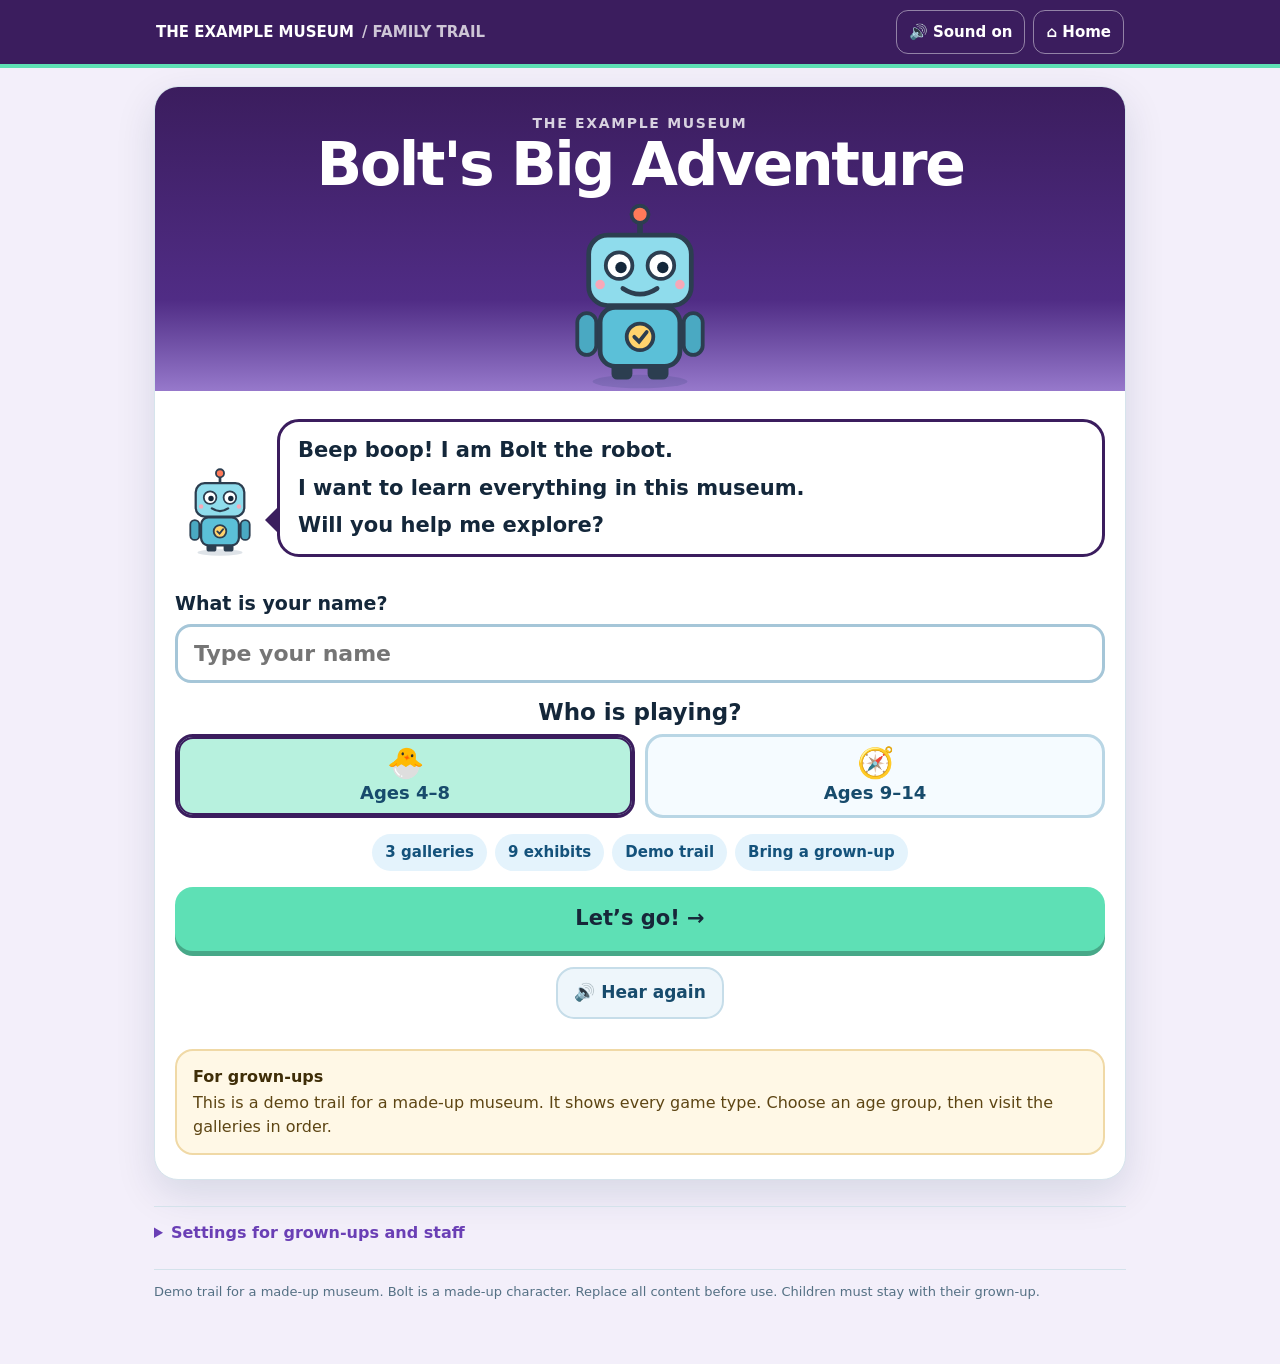
==== commit 1aa7fb00: "Central trail framework: engine, themes, age levels, 8 game types, editor, demo museum - Split engin" ====
--- a/index.html
+++ b/index.html
@@ -3,247 +3,14 @@
 <head>
 <meta charset="utf-8">
 <meta name="viewport" content="width=device-width,initial-scale=1,viewport-fit=cover">
-<meta name="theme-color" content="#071d35">
-<title>Museum trail game</title>
-<style>
-:root{--navy:#071d35;--blue:#145d94;--ink:#14273a;--muted:#4c6275;--gold:#ffd36d;--line:#d6e4ec;--green:#1a7a56;--sky:#eaf3f7;--shadow:0 14px 40px rgba(12,45,74,.12)}
-*{box-sizing:border-box}body{margin:0;font:19px/1.5 system-ui,-apple-system,"Segoe UI",Arial,sans-serif;color:var(--ink);background:var(--sky)}
-button,input{font:inherit}button{cursor:pointer}button:focus-visible,input:focus-visible{outline:4px solid #ff8b32;outline-offset:3px}h1,h2,h3,p{margin:0}
-h1{font-size:clamp(36px,7vw,60px);line-height:1.02;letter-spacing:-.04em}h2{font-size:clamp(28px,5.5vw,42px);line-height:1.08;letter-spacing:-.03em}h3{font-size:23px;line-height:1.2;margin:18px 0 8px}
-.sr-only{position:absolute;clip:rect(0,0,0,0);width:1px;height:1px;overflow:hidden}
-.header{background:var(--navy);color:#fff;border-bottom:4px solid var(--gold)}.header-inner{max-width:1000px;margin:auto;display:flex;justify-content:space-between;align-items:center;gap:10px;padding:10px 16px}
-.brand{font-weight:900;font-size:15px}.brand span{font-weight:600;color:#b5cfdf}.hbtns{display:flex;gap:8px}
-.iconbtn{background:transparent;color:#fff;border:1px solid #6d8daa;border-radius:12px;min-height:44px;padding:6px 12px;font-weight:800;font-size:15px}
-.shell{max-width:1000px;margin:auto;padding:18px 14px 60px}
-.panel{background:#fff;border:1px solid var(--line);border-radius:24px;box-shadow:var(--shadow);padding:22px 18px}
-.eyebrow{font-size:14px;font-weight:900;text-transform:uppercase;letter-spacing:.12em;color:var(--blue)}
-.btn{min-height:64px;border-radius:18px;border:0;padding:14px 22px;display:inline-flex;align-items:center;justify-content:center;gap:10px;font-weight:900;font-size:21px}
-.btn:active{transform:translateY(3px)}.btn.go{background:var(--gold);color:#172739;box-shadow:0 5px 0 #d7a43c}.btn.dark{background:#0b3154;color:#fff;box-shadow:0 5px 0 #031426}
-.btn.soft{background:#eef6fb;color:#174b6c;border:2px solid #c6dde9;min-height:52px;font-size:17px;padding:10px 16px}.btn.link{background:none;color:#1a5b86;min-height:44px;font-size:16px;text-decoration:underline;padding:6px}
-.btn.wide{width:100%}.row{display:flex;gap:12px;flex-wrap:wrap;align-items:center}
-.back{border:0;background:none;color:#1a5b86;font-weight:850;font-size:18px;padding:10px 0;min-height:44px}
-.topline{display:flex;justify-content:space-between;align-items:center;gap:10px;flex-wrap:wrap;margin-bottom:8px}
-.say{display:grid;grid-template-columns:90px 1fr;gap:12px;align-items:end;margin:16px 0}.say>svg{width:90px;height:90px}
-.bubble{position:relative;background:#fff;border:3px solid #0b3154;border-radius:22px;padding:14px 18px;font-size:21px;font-weight:650;line-height:1.4;text-align:left}
-.bubble:before{content:"";position:absolute;left:-15px;bottom:22px;border:12px solid transparent;border-right-color:#0b3154;border-left:0}.bubble p+p{margin-top:8px}
-.grownup{background:#fff8e6;border:2px solid #f0d9a6;border-radius:18px;padding:14px 16px;font-size:16px;color:#5d4513;text-align:left;margin-top:14px}.grownup strong{display:block;color:#3f2e08;margin-bottom:2px}
-.lookbox{display:flex;gap:12px;align-items:center;background:#fff6e2;border:2px solid #edd4a2;border-radius:18px;padding:14px 16px;font-weight:800;color:#5e4312;font-size:20px;margin:14px 0}.lookbox .eyes{font-size:34px}
-.scene{position:relative;background:radial-gradient(circle at 45% 40%,#e2f6ff,#b7deef 75%);border-radius:22px;border:1px solid #a9cfe3;display:grid;place-items:center;padding:14px;margin:12px 0}
-.art-wrap{position:relative;width:100%;max-width:520px}.art-wrap svg,.art-wrap img{width:100%;height:auto;display:block;border-radius:14px}
-.scene .note{position:absolute;bottom:8px;right:12px;font-size:13px;color:#3a5d75;background:#ffffffd0;border-radius:8px;padding:3px 8px}
-.field{display:grid;gap:6px;width:100%;max-width:440px;text-align:left;font-weight:800}.field input{width:100%;min-width:0;min-height:58px;border:3px solid #a5c6d8;border-radius:16px;padding:10px 16px;font-size:22px;font-weight:800}
-/* intro */
-.hero{padding:0;overflow:hidden}.hero-sky{background:linear-gradient(180deg,#0b2e52,#1f5f8f 70%,#4c95c2);color:#fff;padding:26px 20px 0;text-align:center}
-.hero-sky h1 em{font-style:normal;color:var(--gold)}.hero-sky .sub{color:#d3e7f3;margin:10px auto 0;max-width:520px;font-size:20px}
-.hero-guide{width:190px;height:190px;margin:6px auto -16px;display:block;animation:bob 3s ease-in-out infinite}
-.hero-body{padding:28px 20px 24px;display:grid;gap:16px;justify-items:center;text-align:center;grid-template-columns:minmax(0,1fr)}.hero-body>*{max-width:100%}.hero-body .say{width:100%}
-.chips{display:flex;gap:8px;flex-wrap:wrap;justify-content:center}.chip{background:#e4f3fc;color:#14527b;border-radius:99px;padding:7px 13px;font-size:15px;font-weight:800}
-/* map */
-.stamps-mini{display:flex;gap:5px}.sdot{width:38px;height:38px;border-radius:50%;border:3px dashed #9fbdd0;display:grid;place-items:center;background:#fff;font-size:15px;font-weight:900;color:#7b97aa}.sdot.got{border:3px solid #d49b2f;background:var(--gold);color:#0b3154}.sdot.gold{background:linear-gradient(135deg,#ffe58a,#e0a526);border-color:#a8741a}
-.hlist{display:grid;gap:14px;margin:18px 0}
-.hcard{display:grid;grid-template-columns:110px 1fr;width:100%;text-align:left;padding:0;border:2px solid var(--line);background:#fff;border-radius:22px;box-shadow:var(--shadow);color:inherit;overflow:hidden;min-height:140px}
-.hcard .pic{display:grid;place-items:center;background:linear-gradient(150deg,#ddf3fe,#bfe2f2);font-size:46px}
-.hcard .txt{padding:14px;display:flex;flex-direction:column;gap:3px}.hcard .when{font-size:14px;font-weight:900;color:var(--blue);letter-spacing:.06em;text-transform:uppercase}
-.hcard .ttl{font-size:23px;font-weight:900;line-height:1.15}.hcard .meta{font-size:15px;color:var(--muted);font-weight:700}
-.tag{margin-top:6px;align-self:flex-start;font-size:15px;font-weight:900;background:#0b3154;color:#fff;border-radius:99px;padding:6px 14px}
-.hcard.done{border-color:#9ad8b7;background:#f2fcf6}.hcard.done .tag{background:var(--green)}.hcard.locked{opacity:.55}.hcard.locked .tag{background:#7b8c99}
-.finale-card{background:var(--navy);color:#fff;border-radius:22px;padding:20px;display:grid;gap:12px;text-align:center}.finale-card p{color:#cfe4ee}
-/* hangar */
-.acards{display:grid;grid-template-columns:repeat(3,1fr);gap:10px;margin:12px 0}
-.acard{border:3px solid #b9d6e5;background:#f5fbff;border-radius:20px;padding:8px 6px 12px;display:flex;flex-direction:column;align-items:center;gap:4px;font-weight:900;font-size:17px;color:#174b6c;text-align:center;line-height:1.15;position:relative}
-.acard svg{width:100%;height:auto}.acard.done{border-color:#1a7a56;background:#e3f8ec}.acard .tick{position:absolute;top:6px;right:6px;background:var(--green);color:#fff;border-radius:50%;width:30px;height:30px;display:grid;place-items:center;font-size:16px}
-.era{display:inline-block;background:var(--gold);color:#0b3154;border-radius:12px;padding:5px 13px;font-weight:950;font-size:17px;margin:6px 0 2px}
-.signs{display:grid;grid-template-columns:repeat(auto-fit,minmax(130px,1fr));gap:10px;margin:14px 0}
-.sign-btn{min-height:116px;border-radius:22px;border:3px solid #b9d6e5;background:#f5fbff;display:flex;flex-direction:column;align-items:center;justify-content:center;gap:4px;font-weight:900;font-size:18px;color:#174b6c}.sign-btn .sym{font-size:50px;line-height:1}
-.sign-btn.wrong{opacity:.45;border-color:#e59a39}
-/* task */
-.choices{display:grid;grid-template-columns:repeat(auto-fit,minmax(96px,1fr));gap:10px;margin:14px 0}
-.choice{min-height:140px;border-radius:22px;border:3px solid #b9d6e5;background:#f5fbff;display:flex;flex-direction:column;align-items:center;justify-content:center;gap:6px;padding:10px 6px;color:#174b6c;font-weight:900;font-size:19px;text-align:center;line-height:1.15}
-.choice svg{width:100%;max-width:110px;height:66px}.big{font-size:44px;line-height:1}
-.choice.wrong,.hotspot.wrong{animation:shake .4s;border-color:#e59a39;background:#fff4e4;opacity:.55}
-.choice.show,.hotspot.show{border-color:#1a7a56;background:#e3f8ec;animation:pulse 1.2s ease-in-out infinite}
-.hotspot{position:absolute;width:56px;height:56px;margin:-28px 0 0 -28px;border-radius:50%;border:4px solid #0d618a;background:#fffdf6;color:#103e59;font-weight:950;font-size:23px;box-shadow:0 4px 0 #1e6b8994;display:grid;place-items:center}
-.feedback{margin:6px 0 10px;padding:14px 16px;border-radius:16px;font-weight:800;font-size:20px;background:#fff3e0;color:#654219;border-left:6px solid #e59a39}.feedback.good{background:#e1f6e9;color:#13553d;border-color:#239c6b}
-.fact{background:#eef6fb;border-radius:18px;padding:16px;font-size:20px;font-weight:650;margin:12px 0;text-align:left}.fact strong{color:#0b3154}
-/* stamp */
-.reward{text-align:center;position:relative;overflow:hidden}
-.stamp{width:190px;height:190px;margin:16px auto;border-radius:50%;border:7px solid #c0392b;color:#c0392b;display:grid;place-items:center;transform:rotate(-8deg);animation:stampin .5s cubic-bezier(.2,1.6,.4,1) both;background:#fff;text-align:center;font-weight:950}
-.stamp .sym{font-size:58px;line-height:1}.stamp .l1{font-size:15px;letter-spacing:.08em}.stamp.gold{border-color:#b07a12;color:#8a5a00;background:radial-gradient(circle,#fff6cc,#ffd76a)}
-.confetti{position:absolute;inset:0;pointer-events:none}.confetti i{position:absolute;top:-20px;width:10px;height:16px;border-radius:3px;animation:fall 2.4s linear forwards}
-/* design */
-.preview{position:sticky;top:0;z-index:5;background:radial-gradient(circle at 50% 40%,#e2f6ff,#b7deef);border-radius:22px;display:grid;place-items:center;padding:10px;margin:8px 0 6px;box-shadow:0 6px 14px #0b31541f}
-.preview svg{width:100%;max-width:380px;height:auto}.pname{font-weight:950;font-size:20px;color:#0b3154;min-height:28px}
-.opts{display:grid;grid-template-columns:repeat(auto-fill,minmax(98px,1fr));gap:8px}
-.opt{min-height:96px;border-radius:18px;border:3px solid #b9d6e5;background:#f5fbff;display:flex;flex-direction:column;align-items:center;justify-content:center;gap:2px;font-weight:900;font-size:15px;color:#174b6c;padding:4px}
-.opt svg{width:88px;height:54px}.opt[aria-pressed=true]{border-color:#0b3154;background:#ffeeb8;box-shadow:inset 0 0 0 2px #0b3154}
-.swatches{display:flex;gap:10px;flex-wrap:wrap}.swatch{width:58px;height:58px;border-radius:50%;border:4px solid #fff;box-shadow:0 0 0 3px #b9d6e5}.swatch[aria-pressed=true]{box-shadow:0 0 0 5px #0b3154}
-/* certificate */
-.cert{text-align:center;border:6px double #d49b2f}.cert .stamps{display:flex;justify-content:center;gap:6px;flex-wrap:wrap;margin:12px 0}
-.mini{width:58px;height:58px;border-radius:50%;border:4px solid #c0392b;display:grid;place-items:center;transform:rotate(-6deg);background:#fff;font-size:26px}.mini.gold{border-color:#b07a12;background:radial-gradient(circle,#fff6cc,#ffd76a)}.mini.skip{opacity:.3}
-.certname{font-size:clamp(30px,7vw,46px);font-weight:950;color:#0b3154;margin:6px 0}
-.settings{margin-top:26px;border-top:1px solid #d4e2eb;padding-top:14px;font-size:16px}.settings summary{cursor:pointer;font-weight:850;color:#1b6189}.settings label{display:flex;gap:10px;align-items:center;margin:10px 0}.settings input[type=checkbox]{width:22px;height:22px}
-.legal{margin-top:24px;border-top:1px solid #d4e2eb;padding-top:12px;color:#547084;font-size:13px;line-height:1.6}
-.error{background:#fff0f0;border:2px solid #e0a0a0;border-radius:16px;padding:18px}
-@keyframes bob{50%{transform:translateY(-10px) rotate(-3deg)}}@keyframes shake{20%,60%{transform:translateX(-8px)}40%,80%{transform:translateX(8px)}}
-@keyframes pulse{50%{transform:scale(1.05)}}@keyframes stampin{from{transform:scale(2.4) rotate(-20deg);opacity:0}to{transform:scale(1) rotate(-8deg);opacity:1}}
-@keyframes fall{to{transform:translateY(560px) rotate(540deg);opacity:.2}}
-@media(max-width:560px){body{font-size:18px}.say{grid-template-columns:70px 1fr}.say>svg{width:70px;height:70px}.bubble{font-size:19px}.hcard{grid-template-columns:86px 1fr}.acard{font-size:15px}.choice{min-height:124px;font-size:17px}.swatch{width:50px;height:50px}}
-@media(prefers-reduced-motion:reduce){*,*:before,*:after{animation:none!important;transition:none!important}}
-@media print{.header,.settings,.legal,.noprint{display:none!important}body{background:#fff}.panel{box-shadow:none}.preview{position:static;box-shadow:none}}
-</style>
+<title>Museum trail</title>
+<link rel="stylesheet" href="engine/trail.css">
 </head>
 <body>
 <header class="header"><div class="header-inner"><div class="brand" id="brand"></div><div class="hbtns"><button class="iconbtn" id="soundBtn" type="button" aria-pressed="true">🔊 Sound on</button><button class="iconbtn" data-action="home" type="button">⌂ Home</button></div></div></header>
 <main id="main" class="shell" tabindex="-1"><div id="app"></div><div class="legal" id="legal"></div></main>
 <div class="sr-only" id="announce" role="status" aria-live="polite"></div>
-<script>
-'use strict';
-/* ============================================================
-   MUSEUM TRAIL ENGINE
-   All words, aircraft and signs live in games/<name>.js.
-   Open index.html?game=<name> to load a different game.
-   Default game: raf-london
-   ============================================================ */
-const DEMO_BUILD=true; // Set to false before visitors use it. This removes preview mode.
-const gameId=(new URLSearchParams(location.search).get('game')||'raf-london').replace(/[^a-z0-9-]/gi,'');
-const loader=document.createElement('script');loader.src='games/'+gameId+'.js';
-loader.onload=()=>window.GAME?boot(window.GAME):fail();loader.onerror=fail;document.head.appendChild(loader);
-function fail(){document.getElementById('app').innerHTML=`<div class="error"><h2>Game not found</h2><p>Could not load <code>games/${gameId}.js</code>. Check the file name, and check that the file has no missing commas or quote marks.</p></div>`}
-
-/* ---------------- Drawings ---------------- */
-let UID=0;
-const esc=s=>String(s??'').replace(/[&<>"']/g,c=>({'&':'&amp;','<':'&lt;','>':'&gt;','"':'&quot;',"'":'&#39;'}[c]));
-const isLight=hex=>{const n=parseInt(hex.slice(1),16);return((n>>16)*299+((n>>8)&255)*587+(n&255)*114)/1000>150};
-function PENGUIN(){return `<svg viewBox="0 0 200 200" aria-hidden="true"><ellipse cx="100" cy="190" rx="50" ry="7" fill="#0b315422"/><path d="M62 178q-16 6-6 10h30q6-6-4-10Z M138 178q16 6 6 10h-30q-6-6 4-10Z" fill="#f39c34" stroke="#9a5a12" stroke-width="2"/><path d="M48 104Q18 140 34 166Q52 140 58 112Z M152 104Q182 140 166 166Q148 140 142 112Z" fill="#1d2733"/><ellipse cx="100" cy="124" rx="56" ry="62" fill="#1d2733"/><ellipse cx="100" cy="134" rx="38" ry="48" fill="#fff"/><path d="M58 100 Q100 116 142 100 L144 112 Q100 128 56 112Z" fill="#d6413a"/><path d="M128 110 L150 140 L136 142 L122 116Z" fill="#b8322c"/><circle cx="100" cy="62" r="44" fill="#1d2733"/><path d="M100 50 C80 36 62 52 66 72 C70 92 92 94 100 86 C108 94 130 92 134 72 C138 52 120 36 100 50Z" fill="#fff"/><circle cx="86" cy="66" r="7" fill="#14273a"/><circle cx="114" cy="66" r="7" fill="#14273a"/><circle cx="88" cy="64" r="2.5" fill="#fff"/><circle cx="116" cy="64" r="2.5" fill="#fff"/><path d="M90 78 L110 78 L100 92Z" fill="#f39c34" stroke="#9a5a12" stroke-width="2" stroke-linejoin="round"/><circle cx="74" cy="80" r="6" fill="#f7a8b8" opacity=".7"/><circle cx="126" cy="80" r="6" fill="#f7a8b8" opacity=".7"/><path d="M58 40 Q100 20 142 40" stroke="#8a5a2b" stroke-width="9" fill="none" stroke-linecap="round"/><circle cx="84" cy="34" r="12" fill="#bfe9ff" stroke="#5a3b1a" stroke-width="5"/><circle cx="116" cy="34" r="12" fill="#bfe9ff" stroke="#5a3b1a" stroke-width="5"/></svg>`}
-function patternDef(id,p,body){const c=isLight(body)?'#00000040':'#ffffffb0';const d={
- stripes:`<pattern id="${id}" width="16" height="16" patternUnits="userSpaceOnUse" patternTransform="rotate(45)"><rect width="7" height="16" fill="${c}"/></pattern>`,
- spots:`<pattern id="${id}" width="18" height="18" patternUnits="userSpaceOnUse"><circle cx="9" cy="9" r="4.5" fill="${c}"/></pattern>`,
- stars:`<pattern id="${id}" width="26" height="26" patternUnits="userSpaceOnUse"><path d="M13 4l2.6 5.6 6 .6-4.5 4 1.3 6-5.4-3.1-5.4 3.1 1.3-6-4.5-4 6-.6Z" fill="${c}"/></pattern>`,
- zigzag:`<pattern id="${id}" width="20" height="14" patternUnits="userSpaceOnUse"><path d="M0 10L5 3 10 10 15 3 20 10" stroke="${c}" stroke-width="3.5" fill="none"/></pattern>`,
- checks:`<pattern id="${id}" width="20" height="20" patternUnits="userSpaceOnUse"><rect width="10" height="10" fill="${c}"/><rect x="10" y="10" width="10" height="10" fill="${c}"/></pattern>`}[p];return d||''}
-function sticker(k,x,y){const g=s=>`<g transform="translate(${x} ${y})">${s}</g>`;return({
- roundel:g('<circle r="13" fill="#1f4e8c" stroke="#fff" stroke-width="2"/><circle r="8.5" fill="#fff"/><circle r="4.5" fill="#c0392b"/>'),
- star:g('<path d="M0-14l4 8.6 9.4 1-7 6.4 2 9.2L0 6.4-8.4 11.2l2-9.2-7-6.4 9.4-1Z" fill="#ffd36d" stroke="#8a5a00" stroke-width="2"/>'),
- heart:g('<path d="M0 12C-16 2-14-10-7-11-3-11.5 0-8 0-6c0-2 3-5.5 7-5 7 1 9 13-7 23Z" fill="#e8436b" stroke="#7a1430" stroke-width="2"/>'),
- bolt:g('<path d="M3-15-9 2h7l-3 13 13-18H1l2-12Z" fill="#ffd36d" stroke="#8a5a00" stroke-width="2"/>'),
- fish:g('<ellipse cx="-2" rx="11" ry="7" fill="#5fb6e0" stroke="#174b6c" stroke-width="2"/><path d="M8 0l9-7v14Z" fill="#5fb6e0" stroke="#174b6c" stroke-width="2"/><circle cx="-7" cy="-2" r="1.8" fill="#14273a"/>')
- })[k]||''}
-function trail(k,y){if(k==='smoke')return [0,1,2,3,4].map(i=>`<circle cx="${8+i*7}" cy="${y+(i%2?4:-4)}" r="${4+i*1.6}" fill="#fff" opacity="${.35+i*.12}"/>`).join('');
- if(k==='rainbow')return ['#e74c3c','#f39c12','#f1c40f','#2ecc71','#3498db','#8e44ad'].map((c,i)=>`<path d="M0 ${y-12+i*4.5} Q12 ${y-18+i*4.5} 26 ${y-12+i*4.5} T52 ${y-12+i*4.5}" stroke="${c}" stroke-width="4.6" fill="none"/>`).join('');
- if(k==='sparkle')return [[8,y-14],[22,y+10],[34,y-6],[12,y+16],[44,y+4]].map(([x,yy],i)=>`<path transform="translate(${x} ${yy}) scale(${.6+i*.12})" d="M0-8 2-2 8 0 2 2 0 8-2 2-8 0-2-2Z" fill="#ffd36d" stroke="#b07a12" stroke-width="1"/>`).join('');return ''}
-const PILOT=(x,y,s=1)=>`<g transform="translate(${x} ${y}) scale(${s})"><circle r="7" fill="#1d2733"/><path d="M0-3C-4-6-7-2-6 1-5 5-1 5 0 3 1 5 5 5 6 1 7-2 4-6 0-3Z" fill="#fff"/><path d="M-2 3h4l-2 3Z" fill="#f39c34"/><circle cx="-2.4" cy="0" r="1.1" fill="#14273a"/><circle cx="2.4" cy="0" r="1.1" fill="#14273a"/></g>`;
-const WINGS={curved:'M128 86C118 40 140 10 162 10C182 14 190 50 186 86ZM128 94C118 140 140 170 162 170C182 166 190 130 186 94Z',
- straight:'M136 86V16Q136 8 146 8H176Q184 8 184 16V86ZM136 94V164Q136 172 146 172H176Q184 172 184 164V94Z',
- swept:'M120 86L80 12 104 10 196 86ZM120 94L80 168 104 170 196 94Z',delta:'M96 86L176 16 192 18 210 86ZM96 94L176 164 192 162 210 94Z'};
-/* plane(shape, {body, wing, wingShape, pattern, sticker, trail, pilot}) -> SVG. Shapes: fighter trainer jet jetCanard bomber drone rocket biplane triplane helicopter flyingboat */
-function plane(shape,o={}){const b=o.body||'#8a9aa8',w=o.wing||b,st='#14273a',id='p'+(++UID),pat=o.pattern&&o.pattern!=='none';
- const ov=d=>pat?`<path d="${d}" fill="url(#${id})"/>`:'';let defs=pat?`<defs>${patternDef(id,o.pattern,b)}</defs>`:'',back='',parts='',stk='',top=true;
- const FUS='M26 84Q26 79 38 79L228 80Q270 82 284 90Q270 98 228 100L38 101Q26 101 26 96Z',TAIL='M44 88L24 60 40 58 70 86ZM44 92L24 120 40 122 70 94Z';
- const cockpit=(x=236)=>`<ellipse cx="${x}" cy="90" rx="16" ry="8" fill="#a8e3f5" stroke="${st}" stroke-width="3"/>${o.pilot?PILOT(x+2,90,.9):''}`;
- const prop=x=>`<circle cx="${x}" cy="90" r="6" fill="#ffd36d" stroke="${st}" stroke-width="2"/><path d="M${x+4} 64V116" stroke="${st}" stroke-width="5" stroke-linecap="round"/>`;
- if(['fighter','trainer'].includes(shape)){const W=WINGS[o.wingShape||'straight'];parts=`<path d="${W}" fill="${w}" stroke="${st}" stroke-width="4"/><path d="${TAIL}" fill="${w}" stroke="${st}" stroke-width="3"/><path d="${FUS}" fill="${b}" stroke="${st}" stroke-width="4"/>${ov(FUS)}${cockpit()}${prop(284)}`;stk=[160,138]}
- else if(shape==='jet'){parts=`<path d="M30 88 L22 92 30 96Z" fill="#ff9f43"/><path d="${WINGS.swept}" fill="${w}" stroke="${st}" stroke-width="4"/><path d="M48 88L28 64 42 62 74 86ZM48 92L28 116 42 118 74 94Z" fill="${w}" stroke="${st}" stroke-width="3"/><path d="${FUS}" fill="${b}" stroke="${st}" stroke-width="4"/>${ov(FUS)}${cockpit(240)}`;stk=[140,132]}
- else if(shape==='jetCanard'){parts=`<path d="M30 88 L22 92 30 96Z" fill="#ff9f43"/><path d="${WINGS.delta}" fill="${w}" stroke="${st}" stroke-width="4"/><path d="M222 86L210 68 219 67 238 86ZM222 94L210 112 219 113 238 94Z" fill="${w}" stroke="${st}" stroke-width="3"/><path d="${FUS}" fill="${b}" stroke="${st}" stroke-width="4"/>${ov(FUS)}${cockpit(252)}`;stk=[170,128]}
- else if(shape==='bomber'){const BW='M140 86V6H172V86ZM140 94V174H172V94Z';parts=`<path d="${BW}" fill="${w}" stroke="${st}" stroke-width="4"/><path d="M40 88L34 56 50 56 64 86ZM40 92L34 124 50 124 64 94Z" fill="${w}" stroke="${st}" stroke-width="3"/>${[34,62,118,146].map(y=>`<rect x="164" y="${y-7}" width="30" height="14" rx="6" fill="${b}" stroke="${st}" stroke-width="3"/><path d="M198 ${y-15}V${y+15}" stroke="${st}" stroke-width="4" stroke-linecap="round"/>`).join('')}<path d="${FUS}" fill="${b}" stroke="${st}" stroke-width="4"/>${ov(FUS)}${cockpit(250)}`;stk=[110,90]}
- else if(shape==='drone'){const DF='M40 86L236 84Q274 86 282 90Q274 94 236 96L40 94Z';parts=`<path d="M148 86L146 4H162L164 86ZM148 94L146 176H162L164 94Z" fill="${w}" stroke="${st}" stroke-width="3"/><path d="M52 88L28 70 38 68 66 88ZM52 92L28 110 38 112 66 92Z" fill="${w}" stroke="${st}" stroke-width="3"/><path d="${DF}" fill="${b}" stroke="${st}" stroke-width="4"/>${ov(DF)}<path d="M34 74V106" stroke="${st}" stroke-width="5" stroke-linecap="round"/>`;stk=[155,140]}
- else if(shape==='rocket'){const RF='M70 82Q70 78 84 78L210 80Q246 84 256 90Q246 96 210 100L84 102Q70 102 70 98Z';parts=`<path d="M70 84L36 90 70 96Z" fill="#ff9f43" stroke="#d35400" stroke-width="2"/><path d="M150 84L96 14 120 12 196 84ZM150 96L96 166 120 168 196 96Z" fill="${w}" stroke="${st}" stroke-width="4"/><path d="${RF}" fill="${b}" stroke="${st}" stroke-width="4"/>${ov(RF)}${cockpit(214)}`;stk=[140,130]}
- else if(shape==='biplane'||shape==='triplane'){top=false;const ys=shape==='triplane'?[22,60,98]:[40,98];const BD='M60 90Q150 70 250 86L262 104Q150 122 52 108Z';
-  parts=`${ys.map(y=>`<rect x="40" y="${y}" width="220" height="15" rx="7" fill="${w}" stroke="${st}" stroke-width="4"/>`).join('')}<path d="M80 ${ys[0]+15}V${ys[ys.length-1]}M220 ${ys[0]+15}V${ys[ys.length-1]}M120 ${ys[0]+15}V${ys[ys.length-1]}M180 ${ys[0]+15}V${ys[ys.length-1]}" stroke="${st}" stroke-width="3"/><path d="M58 92L30 70 24 106Z" fill="${b}" stroke="${st}" stroke-width="4"/><path d="${BD}" fill="${b}" stroke="${st}" stroke-width="4"/>${ov(BD)}<path d="M140 84q10-16 22 0" fill="#9ed8ef" stroke="${st}" stroke-width="3"/>${o.pilot?PILOT(151,80,1):''}<circle cx="268" cy="96" r="7" fill="${st}"/><path d="M268 66V126" stroke="${st}" stroke-width="7" stroke-linecap="round"/><path d="M100 118L90 148M200 118L210 148" stroke="${st}" stroke-width="5"/><circle cx="90" cy="150" r="10" fill="#333"/><circle cx="210" cy="150" r="10" fill="#333"/>`;stk=[112,98]}
- else if(shape==='helicopter'){top=false;const HB='M90 60Q160 50 210 70Q232 90 220 120Q170 138 110 130Q80 120 90 60Z',TB='M92 82L30 76 30 100 94 106Z';
-  parts=`<path d="${TB}" fill="${b}" stroke="${st}" stroke-width="4"/>${ov(TB)}<circle cx="30" cy="88" r="13" fill="none" stroke="${w}" stroke-width="5"/><path d="M150 30V58" stroke="${st}" stroke-width="7"/><path d="${HB}" fill="${b}" stroke="${st}" stroke-width="5"/>${ov(HB)}<path d="M180 66Q214 74 218 104L180 104Z" fill="#9ed8ef" stroke="${st}" stroke-width="4"/>${o.pilot?PILOT(198,90,1.1):''}<path d="M30 30H270" stroke="${w}" stroke-width="9" stroke-linecap="round"/><path d="M120 132V142M200 128V142" stroke="${st}" stroke-width="6"/><circle cx="120" cy="146" r="9" fill="#333"/><circle cx="200" cy="146" r="9" fill="#333"/>`;stk=[130,96]}
- else if(shape==='flyingboat'){top=false;const FH='M30 110C80 92 170 92 250 96L282 102 262 126Q200 148 110 144Q50 140 30 110Z';
-  parts=`<path d="M40 108L22 58 46 58 72 100Z" fill="${b}" stroke="${st}" stroke-width="4"/><path d="${FH}" fill="${b}" stroke="${st}" stroke-width="4"/>${ov(FH)}<path d="M60 128Q160 152 262 124" stroke="${st}" stroke-width="3" fill="none"/>${[150,172,194].map(x=>`<rect x="${x}" y="102" width="14" height="12" rx="3" fill="#3a7897"/>`).join('')}<path d="M246 98Q264 98 274 104L248 108Z" fill="#9ed8ef" stroke="${st}" stroke-width="3"/>${o.pilot?PILOT(256,104,.9):''}<path d="M120 84L250 84 250 74 120 74Z" fill="${w}" stroke="${st}" stroke-width="4"/>${[150,206].map(x=>`<rect x="${x}" y="70" width="24" height="16" rx="6" fill="${b}" stroke="${st}" stroke-width="3"/><path d="M${x+28} 60V96" stroke="${st}" stroke-width="4"/>`).join('')}<path d="M180 84V96" stroke="${st}" stroke-width="4"/>`;stk=[110,118]}
- if(o.trail&&o.trail!=='none')back=trail(o.trail,top?90:shape==='helicopter'?90:96);
- const sk=o.sticker&&o.sticker!=='none'&&stk?sticker(o.sticker,stk[0],stk[1]):'';
- return `<svg viewBox="0 0 300 180" aria-hidden="true">${defs}<ellipse cx="150" cy="172" rx="110" ry="6" fill="#0b315418"/>${back}${parts}${sk}</svg>`}
-function icon(ic){ic=String(ic);const st='#14273a';
- if(/^\d+$/.test(ic))return `<span class="big" aria-hidden="true">${ic}</span>`;
- if(ic.startsWith('wing:')){const k=ic.slice(5);return plane(k==='swept'?'jet':k==='delta'?'jetCanard':'fighter',{wingShape:k,body:'#9fb3c0',wing:'#7fa0b4'}).replace('<ellipse cx="150" cy="172" rx="110" ry="6" fill="#0b315418"/>','')}
- if(ic.startsWith('stack:')){const n=+ic.slice(6),gap=n===3?26:32,y0=n===1?30:n===2?18:6;return `<svg viewBox="0 0 120 72" aria-hidden="true">${Array.from({length:n},(_,i)=>`<rect x="8" y="${y0+i*gap}" width="104" height="11" rx="5" fill="#c9b27c" stroke="#5a4520" stroke-width="3"/>`).join('')}${n>1?`<path d="M34 ${y0+11}V${y0+(n-1)*gap}M86 ${y0+11}V${y0+(n-1)*gap}" stroke="#5a4520" stroke-width="3"/>`:''}</svg>`}
- if(ic.startsWith('props:')){const n=+ic.slice(6);return `<svg viewBox="0 0 120 72" aria-hidden="true">${Array.from({length:n},(_,i)=>{const x=(120/(n+1))*(i+1);return `<path d="M${x} 16V56" stroke="${st}" stroke-width="5" stroke-linecap="round"/><circle cx="${x}" cy="36" r="5" fill="#ffd36d" stroke="${st}" stroke-width="2"/>`}).join('')}</svg>`}
- if(ic.startsWith('blades:')){const n=+ic.slice(7);return `<svg viewBox="0 0 120 72" aria-hidden="true">${Array.from({length:n},(_,i)=>`<path d="M60 36L60 6" stroke="${st}" stroke-width="7" stroke-linecap="round" transform="rotate(${i*360/n} 60 36)"/>`).join('')}<circle cx="60" cy="36" r="8" fill="#ffd36d" stroke="${st}" stroke-width="3"/></svg>`}
- return `<span class="big" aria-hidden="true">${ic}</span>`}
-
-/* ---------------- Game ---------------- */
-function boot(G){
-const H=G.hangars,ALL=H.flatMap(h=>h.aircraft.map(a=>({...a,h:h.id}))),STORE='trail-'+G.id;
-const D=G.design,T=G.text;
-const fresh=()=>({phase:'intro',h:null,a:null,doneA:[],unlocked:[],skipped:[],tries:0,wrong:[],solved:false,demo:true,sound:true,name:'',
- plane:{shape:'fighter',body:'#1f6fd1',wing:'#f2c230',pattern:'none',sticker:'roundel',trail:'smoke',label:''}});
-let S=fresh();try{const s=JSON.parse(localStorage.getItem(STORE)||'null');if(s&&Array.isArray(s.doneA))S={...fresh(),...s,plane:{...fresh().plane,...s.plane}}}catch(e){}
-if(!DEMO_BUILD)S.demo=false;
-document.title=G.title+' | '+G.museum;document.getElementById('brand').innerHTML=`${esc(G.headerBrand)} <span>/ ${esc(G.headerSub)}</span>`;document.getElementById('legal').textContent=G.legal;
-const app=document.getElementById('app'),announce=document.getElementById('announce'),soundBtn=document.getElementById('soundBtn');
-const save=()=>{try{localStorage.setItem(STORE,JSON.stringify(S))}catch(e){}};
-const hg=id=>H.find(h=>h.id===id)||H[0],ac=id=>ALL.find(a=>a.id===id)||ALL[0];
-const stamped=h=>h.aircraft.some(a=>S.doneA.includes(a.id)),gold=h=>h.aircraft.every(a=>S.doneA.includes(a.id));
-const passed=h=>stamped(h)||S.skipped.includes(h.id);
-const open_=i=>i===0||passed(H[i-1]);
-const allPassed=()=>H.every(passed)&&H.some(stamped);
-const btn=(t,a,k='go',x='')=>`<button type="button" class="btn ${k}" data-action="${a}" ${x}>${t}</button>`;
-const nm=()=>S.name.trim()?esc(S.name.trim()):'';
-function say(){if(!S.sound||!('speechSynthesis'in window))return;speechSynthesis.cancel();const t=[...document.querySelectorAll('[data-say]')].map(e=>e.textContent.trim()).join(' ');if(!t)return;const u=new SpeechSynthesisUtterance(t);u.lang='en-GB';u.rate=.88;u.pitch=1.1;speechSynthesis.speak(u)}
-const sayNow=t=>{if(!S.sound||!('speechSynthesis'in window))return;speechSynthesis.cancel();const u=new SpeechSynthesisUtterance(t);u.lang='en-GB';u.rate=.9;speechSynthesis.speak(u)};
-const hush=()=>{if('speechSynthesis'in window)speechSynthesis.cancel()};
-const tell=t=>{announce.textContent='';setTimeout(()=>announce.textContent=t,20)};
-const guideSays=lines=>`<div class="say">${PENGUIN()}<div class="bubble" data-say>${lines.map(l=>`<p>${l}</p>`).join('')}</div></div>`;
-const minis=()=>`<div class="stamps-mini" aria-label="Stamps">${H.map((h,i)=>`<span class="sdot ${gold(h)?'got gold':stamped(h)?'got':''}">${stamped(h)?'✓':i+1}</span>`).join('')}</div>`;
-const top=(to='map',label='← Map')=>`<div class="topline noprint"><button class="back" data-action="${to}">${label}</button>${minis()}</div>`;
-const artOf=(a,cls='')=>a.image?`<img src="${esc(a.image)}" alt="Photo of the ${esc(a.name)}">`:plane(a.art,{body:a.body,wing:a.wing,wingShape:a.wingShape});
-
-function intro(){return `<section class="panel hero"><div class="hero-sky"><p class="eyebrow" style="color:#9fe3ee">${esc(G.museum)} · Ages ${esc(G.ages)}</p><h1>${esc(G.title).replace(esc(G.guide.name+"'s"),`<em>${esc(G.guide.name+"'s")}</em>`)}</h1><div class="hero-guide">${PENGUIN()}</div></div><div class="hero-body">${guideSays(T.intro)}<label class="field">${esc(T.namePrompt)}<input id="nameIn" maxlength="20" autocomplete="off" value="${esc(S.name)}" placeholder="Type your name"></label><div class="chips">${T.introChips.map(c=>`<span class="chip">${esc(c)}</span>`).join('')}</div>${btn('Let’s go! ✈️','start','go wide')}${btn('🔊 Hear again','say','soft')}<div class="grownup"><strong>For grown-ups</strong>${T.introGrown}</div></div></section>${settings()}`}
-function mapPage(){const done=allPassed();return `${top('home','← Start')}<h2>Mission map</h2>${guideSays([done?T.mapDone:(nm()?`Hi ${nm()}! `:'')+T.mapHelp])}<div class="hlist">${H.map((h,i)=>{const st=stamped(h),op=open_(i),n=h.aircraft.filter(a=>S.doneA.includes(a.id)).length;return `<button class="hcard ${st?'done':''} ${op?'':'locked'}" data-action="openH" data-id="${h.id}" aria-label="${esc(h.label)}: ${esc(h.title)}${op?'':' (locked)'}"><span class="pic" aria-hidden="true">${op?G.signs[h.sign].sym:'🔒'}</span><span class="txt"><span class="when">${esc(h.label)} · ${esc(h.era)}</span><span class="ttl">${esc(h.title)}</span><span class="meta">${n} of ${h.aircraft.length} aircraft found${gold(h)?' · ⭐ Gold!':''}</span><span class="tag">${S.skipped.includes(h.id)&&!st?'Skipped':st?'✓ Stamp':op?'Go →':`Finish ${esc(H[i-1].label)} first`}</span></span></button>`}).join('')}</div><div class="finale-card"><h3 style="margin:0">🛩️ ${esc(G.finale.title)}</h3><p>Back in ${esc(G.finale.label)}</p>${done?btn('Design the plane →','design','go wide'):`<p><strong>Get a stamp in every hangar to unlock.</strong></p>`}</div>${settings()}`}
-function hangarPage(){const h=hg(S.h),i=H.indexOf(h),unlocked=S.demo||S.unlocked.includes(h.id);
- const gate=`<h3>${esc(T.signTitle)}</h3>${guideSays(T.signHelp)}<div class="signs">${Object.entries(G.signs).filter(([k])=>H.some(x=>x.sign===k)).map(([k,v])=>`<button class="sign-btn ${S.wrong.includes(k)?'wrong':''}" data-action="sign" data-v="${k}" aria-label="${esc(v.name)}"><span class="sym" aria-hidden="true">${v.sym}</span>${esc(v.name)}</button>`).join('')}</div>${S.wrong.length?`<div class="feedback" role="alert">${esc(T.signWrong)}</div>`:''}<div class="grownup"><strong>Grown-up tip</strong>The sign also has a QR code. Scan it with your phone camera to open this hangar.${DEMO_BUILD?'<br><button class="btn soft" style="margin-top:10px" data-action="skipSign">Test without a sign</button>':''}</div>`;
- const list=`<h3 data-say>${esc(T.pickAircraft)}</h3><div class="acards">${h.aircraft.map(a=>{const d=S.doneA.includes(a.id);return `<button class="acard ${d?'done':''}" data-action="openA" data-id="${a.id}">${d?'<span class="tick" aria-hidden="true">✓</span>':''}${a.image?`<img src="${esc(a.image)}" alt="" style="width:100%;border-radius:12px">`:plane(a.art,{body:a.body,wing:a.wing,wingShape:a.wingShape})}<span>${esc(a.name)}</span></button>`}).join('')}</div>`;
- const next=H[i+1];const nav=stamped(h)?`<div class="row" style="margin-top:12px">${next?btn(`Next: ${esc(next.label)} →`,'openH','go wide',`data-id="${next.id}"`):btn('Design the plane →','design','go wide',allPassed()?'':'disabled')}</div>`:'';
- return `${top()}<section class="panel"><p class="eyebrow">${esc(h.label)}</p><h2>${esc(h.title)}</h2><span class="era">${esc(h.era)}</span>${guideSays(h.story)}<div class="grownup"><strong>Grown-up tip</strong>${esc(h.grown)}</div>${unlocked?list+nav:gate}${!stamped(h)?`<div style="text-align:center;margin-top:8px"><button class="btn link" data-action="skipH">Hangar closed or too busy? Skip it</button></div>`:''}</section>`}
-function aircraftPage(){const a=ac(S.a),h=hg(a.h),t=a.task,showAns=S.tries>=2&&!S.solved;const cls=v=>(S.wrong.includes(v)?'wrong':'')+(showAns&&v===t.answer?' show':'');
- const hs=t.type==='hotspot'&&!S.solved?t.options.map(o=>`<button class="hotspot ${cls(o.v)}" style="left:${o.x}%;top:${o.y}%" data-action="answer" data-v="${esc(o.v)}" aria-label="${esc(o.label)}">${esc(o.icon)}</button>`).join(''):'';
- const firstInHangar=S.solved&&h.aircraft.filter(x=>S.doneA.includes(x.id)).length===1;
- return `${top('backH',`← ${esc(h.label)}`)}<section class="panel"><p class="eyebrow">${esc(h.label)} · ${esc(a.name)}</p><div class="scene"><div class="art-wrap">${artOf(a)}${hs}</div><span class="note">Look at the real one!</span></div><div class="lookbox"><span class="eyes" aria-hidden="true">👀</span><span data-say>${esc(a.look)}</span></div><h3 data-say>${esc(t.q)}</h3>${S.solved?`<div class="feedback good" role="alert">✓ ${nm()?esc(T.right).replace(/!$/,', '+nm()+'!'):esc(T.right)}</div><div class="fact" data-say>${a.fact}</div><div class="grownup"><strong>Talk together</strong>${esc(a.talk)}</div><div class="row" style="margin-top:14px">${firstInHangar?btn('Get my stamp! →','stamp','go wide'):gold(h)?btn('Gold stamp! →','stamp','go wide'):btn(`Back to ${esc(h.label)} →`,'backH','go wide')}</div>`:`<div class="choices">${t.options.map(o=>`<button class="choice ${cls(o.v)}" data-action="answer" data-v="${esc(o.v)}" aria-label="${esc(o.label)}">${icon(o.icon)}<span>${esc(o.label)}</span></button>`).join('')}</div>${S.wrong.length&&!showAns?`<div class="feedback" role="alert">${esc(T.wrong)}</div>`:''}${showAns?`<div class="feedback" role="alert">${esc(T.showAnswer)}</div>`:''}`}<div class="row noprint" style="margin-top:10px">${btn('🔊 Hear again','say','soft')}</div></section>`}
-function stampPage(){const h=hg(S.h),g=gold(h),cols=['#ffd36d','#d6413a','#1f6fd1','#2f9e6a','#f07cb0'],i=H.indexOf(h),next=H[i+1];
- return `${top()}<section class="panel reward"><div class="confetti" aria-hidden="true">${Array.from({length:26},(_,k)=>`<i style="left:${(k*37)%100}%;background:${cols[k%5]};animation-delay:${(k%7)*.12}s"></i>`).join('')}</div><p class="eyebrow">${esc(h.label)}</p><h2 data-say>${g?'Wow! A GOLD stamp!':'You got a stamp!'}</h2><div class="stamp ${g?'gold':''}" aria-label="${g?'Gold stamp':'Stamp'} for ${esc(h.label)}"><div><div class="sym" aria-hidden="true">${G.signs[h.sign].sym}</div><div class="l1">${esc(h.label.toUpperCase())}</div>${g?'<div class="l1">⭐ GOLD ⭐</div>':''}</div></div>${guideSays([g?'You found all three aircraft here. Amazing!':'Can you find the other aircraft here too? Or let\'s go to the next hangar!'])}<div class="row" style="justify-content:center">${!g?btn('Find more here','backH','soft'):''}${next?btn(`Next: ${esc(next.label)} →`,'openH','go',`data-id="${next.id}"`):btn('Design the plane →','design','go',allPassed()?'':'disabled')}</div></section>`}
-function opt(group,k,l,preview){return `<button class="opt" data-action="set" data-g="${group}" data-v="${k}" aria-pressed="${S.plane[group]===k}">${preview}<span>${esc(l)}</span></button>`}
-function designPage(){const p=S.plane;const swatch=g=>`<div class="swatches">${D.colours.map(([c,l])=>`<button class="swatch" style="background:${c}" data-action="set" data-g="${g}" data-v="${c}" aria-label="${l}" aria-pressed="${p[g]===c}"></button>`).join('')}</div>`;
- const base={...p,pilot:true};
- return `${top()}<section class="panel"><p class="eyebrow">${esc(G.finale.label)}</p><h2>${esc(G.finale.title)}</h2>${guideSays(T.finaleStory)}<div class="preview" id="preview">${plane(p.shape,base)}<div class="pname" id="pname">${esc(p.label)}</div></div><div class="row noprint" style="justify-content:center">${btn('🎲 Surprise me!','random','soft')}</div>
- <h3>1. Shape</h3><div class="opts">${D.shapes.map(([k,l])=>opt('shape',k,l,plane(k,{...base,trail:'none',sticker:'none'}))).join('')}</div>
- <h3>2. Body colour</h3>${swatch('body')}<h3>3. Wing colour</h3>${swatch('wing')}
- <h3>4. Pattern</h3><div class="opts">${D.patterns.map(([k,l])=>opt('pattern',k,l,plane(p.shape,{...base,pattern:k,trail:'none',sticker:'none',pilot:false}))).join('')}</div>
- <h3>5. Sticker</h3><div class="opts">${D.stickers.map(([k,l])=>opt('sticker',k,l,`<svg viewBox="-20 -20 40 40" aria-hidden="true">${k==='none'?'<path d="M-10-10 10 10M10-10-10 10" stroke="#9fbdd0" stroke-width="4"/>':sticker(k,0,0)}</svg>`)).join('')}</div>
- <h3>6. Trail</h3><div class="opts">${D.trails.map(([k,l])=>opt('trail',k,l,`<svg viewBox="0 60 60 60" aria-hidden="true">${k==='none'?'<path d="M20 80 40 100M40 80 20 100" stroke="#9fbdd0" stroke-width="4"/>':trail(k,90)}</svg>`)).join('')}</div>
- <h3>7. Give your plane a name</h3><label class="field"><span class="sr-only">Plane name</span><input id="planeIn" maxlength="18" autocomplete="off" value="${esc(p.label)}" placeholder="e.g. Sky Fish"></label>
- <div class="row" style="margin-top:18px">${btn('My plane is ready! →','won','go wide')}</div><div class="grownup"><strong>Grown-up tip</strong>${esc(G.finale.grown)}</div></section>`}
-function wonPage(){const p=S.plane,d=new Date().toLocaleDateString('en-GB',{day:'numeric',month:'long',year:'numeric'});
- return `${top('map','← Map')}<section class="panel cert"><p class="eyebrow">${esc(T.certTitle)}</p><h2>Mission complete!</h2><label class="field noprint" style="margin:12px auto">Your name<input id="nameIn2" maxlength="20" autocomplete="off" value="${esc(S.name)}" placeholder="Type your name"></label><div class="certname" id="certname">${nm()||'Pilot'}</div><p style="font-weight:700">${esc(T.certLine)}</p><div class="stamps">${H.map(h=>`<span class="mini ${gold(h)?'gold':''} ${stamped(h)?'':'skip'}" title="${esc(h.label)}">${G.signs[h.sign].sym}</span>`).join('')}</div><div class="preview" style="position:static">${plane(p.shape,{...p,pilot:true})}<div class="pname">${esc(p.label)}</div></div>${guideSays([`Thank you${nm()?', '+nm():''}! Now I can fly!`])}<p style="font-size:15px;color:#547084">${esc(G.museum)} · ${d}</p><div class="row noprint" style="justify-content:center;margin-top:14px">${btn('🖨️ Print certificate','print','go')}${btn('Change my plane','design','soft')}${btn('Play again','restart','soft')}</div></section>`}
-function settings(){return `<details class="settings noprint"><summary>Settings for grown-ups and staff</summary>${DEMO_BUILD?`<label><input type="checkbox" data-action="toggleDemo" ${S.demo?'checked':''}> Preview mode: skip signs and hangar order (desk testing)</label>`:''}<button class="btn soft" data-action="restart">Start again</button><p style="font-size:14px;color:#547084;margin-top:8px">Progress is saved on this phone only. Nothing is sent anywhere.</p></details>`}
-
-function render(){save();app.innerHTML=({intro,map:mapPage,hangar:hangarPage,aircraft:aircraftPage,stamp:stampPage,design:designPage,won:wonPage}[S.phase]||intro)();
- soundBtn.textContent=S.sound?'🔊 Sound on':'🔇 Sound off';soundBtn.setAttribute('aria-pressed',S.sound)}
-function go(phase,extra={}){hush();Object.assign(S,extra);S.phase=phase;S.tries=0;S.wrong=[];S.solved=false;render();window.scrollTo(0,0);document.getElementById('main').focus({preventScroll:true});say()}
-function openH(id){const i=H.findIndex(h=>h.id===id);if(i<0)return;if(!open_(i)&&!S.demo){tell('Finish the hangar before first.');sayNow(`Finish ${H[i-1].label} first!`);return}go('hangar',{h:id})}
-function answer(v){if(S.solved)return;const a=ac(S.a);if(v===a.task.answer){S.solved=true;if(!S.doneA.includes(a.id))S.doneA.push(a.id);tell(T.right);render();say()}else{if(!S.wrong.includes(v))S.wrong.push(v);S.tries++;tell(T.wrong);render()}}
-function sign(v){const h=hg(S.h);if(v===h.sign){if(!S.unlocked.includes(h.id))S.unlocked.push(h.id);go('hangar')}else{if(!S.wrong.includes(v))S.wrong.push(v);render()}}
-function rnd(arr){return arr[Math.floor(Math.random()*arr.length)]}
-function scan(){const q=new URLSearchParams(location.search),id=q.get('h'),code=q.get('code'),h=H.find(x=>x.id===id);if(h&&code===h.sign){if(!S.unlocked.includes(id))S.unlocked.push(id);S.h=id;S.phase='hangar';save();const keep=gameId!=='raf-london'?'?game='+gameId:'';history.replaceState(null,'',location.pathname+keep)}}
-scan();
-document.addEventListener('click',e=>{const t=e.target.closest('[data-action]');if(!t||t.disabled)return;const a=t.dataset.action,v=t.dataset.v,id=t.dataset.id;
- const acts={home:()=>go('intro'),start:()=>go('map'),map:()=>go('map'),say,openH:()=>openH(id),openA:()=>go('aircraft',{a:id}),backH:()=>go('hangar'),
-  skipSign:()=>{if(DEMO_BUILD){S.unlocked.push(S.h);go('hangar')}},sign:()=>sign(v),answer:()=>answer(v),stamp:()=>go('stamp'),
-  skipH:()=>{if(confirm('Skip this hangar? You can come back to it later.')){if(!S.skipped.includes(S.h))S.skipped.push(S.h);const i=H.findIndex(h=>h.id===S.h);H[i+1]?go('hangar',{h:H[i+1].id}):go('map')}},
-  design:()=>{if(allPassed()||S.demo)go('design')},set:()=>{S.plane[t.dataset.g]=v;const y=window.scrollY;render();window.scrollTo(0,y)},
-  random:()=>{S.plane={...S.plane,shape:rnd(D.shapes)[0],body:rnd(D.colours)[0],wing:rnd(D.colours)[0],pattern:rnd(D.patterns)[0],sticker:rnd(D.stickers)[0],trail:rnd(D.trails)[0]};const y=window.scrollY;render();window.scrollTo(0,y)},
-  won:()=>go('won'),print:()=>window.print(),
-  restart:()=>{if(confirm('Start again? This clears progress on this phone.')){const snd=S.sound;S=fresh();S.sound=snd;go('intro')}}};
- (acts[a]||(()=>{}))()});
-document.addEventListener('input',e=>{const el=e.target;
- if(el.id==='nameIn'||el.id==='nameIn2'){S.name=el.value.slice(0,20);const c=document.getElementById('certname');if(c)c.textContent=S.name.trim()||'Pilot';save()}
- if(el.id==='planeIn'){S.plane.label=el.value.slice(0,18);const pn=document.getElementById('pname');if(pn)pn.textContent=S.plane.label;save()}});
-document.addEventListener('change',e=>{if(e.target.matches('[data-action="toggleDemo"]')&&DEMO_BUILD){S.demo=e.target.checked;save()}});
-soundBtn.addEventListener('click',()=>{S.sound=!S.sound;if(!S.sound)hush();render()});
-render();
-}
-</script>
+<script src="engine/art.js"></script>
+<script src="engine/trail.js"></script>
 </body>
 </html>
--- a/engine/trail.css
+++ b/engine/trail.css
@@ -0,0 +1,92 @@
+/* Museum Trail engine styles. Colours come from each trail's "theme" (see games/*.js). */
+:root{--navy:#071d35;--on-navy:#fff;--gold:#ffd36d;--on-gold:#172739;--blue:#145d94;--sky:#eaf3f7;--ink:#14273a;--muted:#4c6275;--line:#d6e4ec;--green:#1a7a56;--shadow:0 14px 40px rgba(12,45,74,.12)}
+*{box-sizing:border-box}body{margin:0;font:19px/1.5 system-ui,-apple-system,"Segoe UI",Arial,sans-serif;color:var(--ink);background:var(--sky)}
+button,input{font:inherit}button{cursor:pointer}button:focus-visible,input:focus-visible{outline:4px solid #ff8b32;outline-offset:3px}h1,h2,h3,p{margin:0}
+h1{font-size:clamp(36px,7vw,60px);line-height:1.02;letter-spacing:-.04em}h2{font-size:clamp(28px,5.5vw,42px);line-height:1.08;letter-spacing:-.03em}h3{font-size:23px;line-height:1.2;margin:18px 0 8px}
+.sr-only{position:absolute;clip:rect(0,0,0,0);width:1px;height:1px;overflow:hidden}
+.header{background:var(--navy);color:var(--on-navy);border-bottom:4px solid var(--gold)}.header-inner{max-width:1000px;margin:auto;display:flex;justify-content:space-between;align-items:center;gap:10px;padding:10px 16px}
+.brand{font-weight:900;font-size:15px;display:flex;align-items:center;gap:8px}.brand span{font-weight:600;opacity:.75}.brand img{height:34px;width:auto}.hbtns{display:flex;gap:8px}
+.iconbtn{background:transparent;color:inherit;border:1px solid color-mix(in srgb,var(--on-navy) 45%,transparent);border-radius:12px;min-height:44px;padding:6px 12px;font-weight:800;font-size:15px}
+.shell{max-width:1000px;margin:auto;padding:18px 14px 60px}
+.panel{background:#fff;border:1px solid var(--line);border-radius:24px;box-shadow:var(--shadow);padding:22px 18px}
+.eyebrow{font-size:14px;font-weight:900;text-transform:uppercase;letter-spacing:.12em;color:var(--blue)}
+.btn{min-height:64px;border-radius:18px;border:0;padding:14px 22px;display:inline-flex;align-items:center;justify-content:center;gap:10px;font-weight:900;font-size:21px}
+.btn:active{transform:translateY(3px)}.btn[disabled]{opacity:.45}
+.btn.go{background:var(--gold);color:var(--on-gold);box-shadow:0 5px 0 color-mix(in srgb,var(--gold) 75%,#000)}
+.btn.dark{background:var(--navy);color:var(--on-navy);box-shadow:0 5px 0 color-mix(in srgb,var(--navy) 60%,#000)}
+.btn.soft{background:#eef6fb;color:#174b6c;border:2px solid #c6dde9;min-height:52px;font-size:17px;padding:10px 16px}.btn.link{background:none;color:var(--blue);min-height:44px;font-size:16px;text-decoration:underline;padding:6px}
+.btn.wide{width:100%}.row{display:flex;gap:12px;flex-wrap:wrap;align-items:center}
+.back{border:0;background:none;color:var(--blue);font-weight:850;font-size:18px;padding:10px 0;min-height:44px}
+.topline{display:flex;justify-content:space-between;align-items:center;gap:10px;flex-wrap:wrap;margin-bottom:8px}
+.say{display:grid;grid-template-columns:90px 1fr;gap:12px;align-items:end;margin:16px 0}.say>svg,.say>img{width:90px;height:90px;object-fit:contain}
+.bubble{position:relative;background:#fff;border:3px solid var(--navy);border-radius:22px;padding:14px 18px;font-size:21px;font-weight:650;line-height:1.4;text-align:left}
+.bubble:before{content:"";position:absolute;left:-15px;bottom:22px;border:12px solid transparent;border-right-color:var(--navy);border-left:0}.bubble p+p{margin-top:8px}
+.grownup{background:#fff8e6;border:2px solid #f0d9a6;border-radius:18px;padding:14px 16px;font-size:16px;color:#5d4513;text-align:left;margin-top:14px}.grownup strong{display:block;color:#3f2e08;margin-bottom:2px}
+.lookbox{display:flex;gap:12px;align-items:center;background:#fff6e2;border:2px solid #edd4a2;border-radius:18px;padding:14px 16px;font-weight:800;color:#5e4312;font-size:20px;margin:14px 0}.lookbox .eyes{font-size:34px}
+.scene{position:relative;background:radial-gradient(circle at 45% 40%,#fff,color-mix(in srgb,var(--sky) 70%,var(--blue)) 160%);border-radius:22px;border:1px solid var(--line);display:grid;place-items:center;padding:14px;margin:12px 0}
+.art-wrap{position:relative;width:100%;max-width:520px}.art-wrap svg,.art-wrap img{width:100%;height:auto;display:block;border-radius:14px}
+.emoji-art{aspect-ratio:300/180;display:grid;place-items:center;font-size:clamp(60px,26vw,130px);line-height:1}.card .emoji-art{font-size:clamp(34px,11vw,56px)}
+.scene .note{position:absolute;bottom:8px;right:12px;font-size:13px;color:#3a5d75;background:#ffffffd0;border-radius:8px;padding:3px 8px}
+.field{display:grid;gap:6px;width:100%;max-width:440px;text-align:left;font-weight:800}.field input{width:100%;min-width:0;min-height:58px;border:3px solid #a5c6d8;border-radius:16px;padding:10px 16px;font-size:22px;font-weight:800}
+.hero{padding:0;overflow:hidden}.hero-sky{background:linear-gradient(180deg,var(--navy),color-mix(in srgb,var(--navy) 55%,var(--blue)) 70%,color-mix(in srgb,var(--blue) 70%,#fff));color:var(--on-navy);padding:26px 20px 0;text-align:center}
+.hero-sky .eyebrow{color:inherit;opacity:.8}.hero-guide{width:190px;height:190px;margin:6px auto -16px;display:block;animation:bob 3s ease-in-out infinite}.hero-guide svg,.hero-guide img{width:100%;height:100%;object-fit:contain}
+.hero-body{padding:28px 20px 24px;display:grid;gap:16px;justify-items:center;text-align:center;grid-template-columns:minmax(0,1fr)}.hero-body>*{max-width:100%}.hero-body .say{width:100%}
+.chips{display:flex;gap:8px;flex-wrap:wrap;justify-content:center}.chip{background:#e4f3fc;color:#14527b;border-radius:99px;padding:7px 13px;font-size:15px;font-weight:800}
+.levels{display:flex;gap:10px;flex-wrap:wrap;justify-content:center;width:100%}.level{flex:1 1 130px;min-height:84px;border-radius:18px;border:3px solid #b9d6e5;background:#f5fbff;font-weight:900;font-size:18px;color:#174b6c;display:flex;flex-direction:column;align-items:center;justify-content:center}
+.level .e{font-size:30px;line-height:1.1}.level[aria-pressed=true],.opt[aria-pressed=true]{border-color:var(--navy);background:color-mix(in srgb,var(--gold) 45%,#fff);box-shadow:inset 0 0 0 2px var(--navy)}
+.stamps-mini{display:flex;gap:5px}.sdot{width:38px;height:38px;border-radius:50%;border:3px dashed #9fbdd0;display:grid;place-items:center;background:#fff;font-size:15px;font-weight:900;color:#7b97aa}.sdot.got{border:3px solid #d49b2f;background:#ffd36d;color:#0b3154}.sdot.gold{background:linear-gradient(135deg,#ffe58a,#e0a526);border-color:#a8741a}
+.hlist{display:grid;gap:14px;margin:18px 0}
+.hcard{display:grid;grid-template-columns:110px 1fr;width:100%;text-align:left;padding:0;border:2px solid var(--line);background:#fff;border-radius:22px;box-shadow:var(--shadow);color:inherit;overflow:hidden;min-height:140px}
+.hcard .pic{display:grid;place-items:center;background:color-mix(in srgb,var(--sky) 60%,#fff);font-size:46px}
+.hcard .txt{padding:14px;display:flex;flex-direction:column;gap:3px}.hcard .when{font-size:14px;font-weight:900;color:var(--blue);letter-spacing:.06em;text-transform:uppercase}
+.hcard .ttl{font-size:23px;font-weight:900;line-height:1.15}.hcard .meta{font-size:15px;color:var(--muted);font-weight:700}
+.tag{margin-top:6px;align-self:flex-start;font-size:15px;font-weight:900;background:var(--navy);color:var(--on-navy);border-radius:99px;padding:6px 14px}
+.hcard.done{border-color:#9ad8b7;background:#f2fcf6}.hcard.done .tag{background:var(--green);color:#fff}.hcard.locked{opacity:.55}.hcard.locked .tag{background:#7b8c99;color:#fff}
+.finale-card{background:var(--navy);color:var(--on-navy);border-radius:22px;padding:20px;display:grid;gap:12px;text-align:center}.finale-card p{opacity:.85}
+.acards{display:grid;grid-template-columns:repeat(auto-fit,minmax(96px,1fr));gap:10px;margin:12px 0}
+.card{border:3px solid #b9d6e5;background:#f5fbff;border-radius:20px;padding:8px 6px 12px;display:flex;flex-direction:column;align-items:center;gap:4px;font-weight:900;font-size:17px;color:#174b6c;text-align:center;line-height:1.15;position:relative}
+.card svg,.card img{width:100%;height:auto;border-radius:12px}.card.done{border-color:var(--green);background:#e3f8ec}.card .tick{position:absolute;top:6px;right:6px;background:var(--green);color:#fff;border-radius:50%;width:30px;height:30px;display:grid;place-items:center;font-size:16px}
+.era{display:inline-block;background:var(--gold);color:var(--on-gold);border-radius:12px;padding:5px 13px;font-weight:950;font-size:17px;margin:6px 0 2px}
+.signs{display:grid;grid-template-columns:repeat(auto-fit,minmax(130px,1fr));gap:10px;margin:14px 0}
+.sign-btn{min-height:116px;border-radius:22px;border:3px solid #b9d6e5;background:#f5fbff;display:flex;flex-direction:column;align-items:center;justify-content:center;gap:4px;font-weight:900;font-size:18px;color:#174b6c}.sign-btn .sym{font-size:50px;line-height:1}
+.sign-btn.wrong{opacity:.45;border-color:#e59a39}
+/* games */
+.choices{display:grid;grid-template-columns:repeat(auto-fit,minmax(96px,1fr));gap:10px;margin:14px 0}
+.choice{min-height:140px;border-radius:22px;border:3px solid #b9d6e5;background:#f5fbff;display:flex;flex-direction:column;align-items:center;justify-content:center;gap:6px;padding:10px 6px;color:#174b6c;font-weight:900;font-size:19px;text-align:center;line-height:1.15}
+.choice svg{width:100%;max-width:110px;height:66px}.big{font-size:44px;line-height:1}
+.wrong{animation:shake .4s;border-color:#e59a39!important;background:#fff4e4!important;opacity:.55}
+.show{border-color:var(--green)!important;background:#e3f8ec!important;animation:pulse 1.2s ease-in-out infinite}
+.choice.ticked,.mbtn.ok{border-color:var(--green);background:#e3f8ec}.choice.ticked:after{content:"✓ Found";font-size:15px;color:var(--green)}
+.hotspot{position:absolute;width:56px;height:56px;margin:-28px 0 0 -28px;border-radius:50%;border:4px solid #0d618a;background:#fffdf6;color:#103e59;font-weight:950;font-size:23px;box-shadow:0 4px 0 #1e6b8994;display:grid;place-items:center}
+.counter{display:flex;align-items:center;justify-content:center;gap:18px;margin:16px 0}.rnd{width:76px;min-height:76px;border-radius:50%;font-size:40px;padding:0}
+.num{font-size:64px;font-weight:950;min-width:110px;text-align:center;color:var(--navy);display:block}
+.slots{list-style:none;counter-reset:s;padding:0;margin:14px 0;display:grid;gap:8px}.slots li{counter-increment:s;min-height:54px;border:3px dashed #9fbdd0;border-radius:16px;padding:10px 14px 10px 52px;position:relative;font-weight:850}
+.slots li:before{content:counter(s);position:absolute;left:12px;top:9px;width:30px;height:30px;border-radius:50%;background:var(--navy);color:var(--on-navy);display:grid;place-items:center;font-size:16px}.slots li.fill{border:3px solid var(--green);background:#e3f8ec}
+.pile{display:grid;gap:8px;margin:12px 0}.mbtn{min-height:60px;border-radius:16px;border:3px solid #b9d6e5;background:#f5fbff;color:#174b6c;font-weight:850;font-size:18px;padding:8px 12px;width:100%;line-height:1.2}
+.match{display:grid;grid-template-columns:1fr 1fr;gap:12px;margin:14px 0}.match>div{display:grid;gap:8px;align-content:start}.mbtn.sel{border-color:var(--navy);background:color-mix(in srgb,var(--gold) 45%,#fff)}.mbtn[disabled]{opacity:.8}
+.count{text-align:center;font-weight:900;color:var(--muted)}
+.est{margin:14px 0}.est input{width:100%;height:44px;accent-color:var(--navy)}.ends{display:flex;justify-content:space-between;font-weight:800;color:var(--muted);font-size:15px}
+.feedback{margin:10px 0;padding:14px 16px;border-radius:16px;font-weight:800;font-size:20px;background:#fff3e0;color:#654219;border-left:6px solid #e59a39}.feedback.good{background:#e1f6e9;color:#13553d;border-color:#239c6b}
+.fact{background:#eef6fb;border-radius:18px;padding:16px;font-size:20px;font-weight:650;margin:12px 0;text-align:left}
+.reward{text-align:center;position:relative;overflow:hidden}
+.stamp{width:190px;height:190px;margin:16px auto;border-radius:50%;border:7px solid #c0392b;color:#c0392b;display:grid;place-items:center;transform:rotate(-8deg);animation:stampin .5s cubic-bezier(.2,1.6,.4,1) both;background:#fff;text-align:center;font-weight:950}
+.stamp .sym{font-size:58px;line-height:1}.stamp .l1{font-size:15px;letter-spacing:.08em}.stamp.gold{border-color:#b07a12;color:#8a5a00;background:radial-gradient(circle,#fff6cc,#ffd76a)}
+.confetti{position:absolute;inset:0;pointer-events:none}.confetti i{position:absolute;top:-20px;width:10px;height:16px;border-radius:3px;animation:fall 2.4s linear forwards}
+.preview{position:sticky;top:0;z-index:5;background:radial-gradient(circle at 50% 40%,#fff,color-mix(in srgb,var(--sky) 80%,var(--blue)) 170%);border-radius:22px;display:grid;place-items:center;padding:10px;margin:8px 0 6px;box-shadow:0 6px 14px #0b31541f}
+.preview svg{width:100%;max-width:380px;height:auto}.pname{font-weight:950;font-size:20px;color:var(--navy);min-height:28px}
+.opts{display:grid;grid-template-columns:repeat(auto-fill,minmax(98px,1fr));gap:8px}
+.opt{min-height:96px;border-radius:18px;border:3px solid #b9d6e5;background:#f5fbff;display:flex;flex-direction:column;align-items:center;justify-content:center;gap:2px;font-weight:900;font-size:15px;color:#174b6c;padding:4px}
+.opt svg{width:88px;height:54px}.opt .big{font-size:36px}
+.swatches{display:flex;gap:10px;flex-wrap:wrap}.swatch{width:58px;height:58px;border-radius:50%;border:4px solid #fff;box-shadow:0 0 0 3px #b9d6e5}.swatch[aria-pressed=true]{box-shadow:0 0 0 5px var(--navy)}
+.cert{text-align:center;border:6px double #d49b2f}.cert .stamps{display:flex;justify-content:center;gap:6px;flex-wrap:wrap;margin:12px 0}
+.mini{width:58px;height:58px;border-radius:50%;border:4px solid #c0392b;display:grid;place-items:center;transform:rotate(-6deg);background:#fff;font-size:26px}.mini.gold{border-color:#b07a12;background:radial-gradient(circle,#fff6cc,#ffd76a)}.mini.skip{opacity:.3}
+.certname{font-size:clamp(30px,7vw,46px);font-weight:950;color:var(--navy);margin:6px 0}
+.settings{margin-top:26px;border-top:1px solid #d4e2eb;padding-top:14px;font-size:16px}.settings summary{cursor:pointer;font-weight:850;color:var(--blue)}.settings label{display:flex;gap:10px;align-items:center;margin:10px 0}.settings input[type=checkbox]{width:22px;height:22px}
+.legal{margin-top:24px;border-top:1px solid #d4e2eb;padding-top:12px;color:#547084;font-size:13px;line-height:1.6}
+.error{background:#fff0f0;border:2px solid #e0a0a0;border-radius:16px;padding:18px}
+@keyframes bob{50%{transform:translateY(-10px) rotate(-3deg)}}@keyframes shake{20%,60%{transform:translateX(-8px)}40%,80%{transform:translateX(8px)}}
+@keyframes pulse{50%{transform:scale(1.05)}}@keyframes stampin{from{transform:scale(2.4) rotate(-20deg);opacity:0}to{transform:scale(1) rotate(-8deg);opacity:1}}
+@keyframes fall{to{transform:translateY(560px) rotate(540deg);opacity:.2}}
+@media(max-width:560px){body{font-size:18px}.say{grid-template-columns:70px 1fr}.say>svg,.say>img{width:70px;height:70px}.bubble{font-size:19px}.hcard{grid-template-columns:86px 1fr}.card{font-size:15px}.choice{min-height:124px;font-size:17px}.swatch{width:50px;height:50px}.mbtn{font-size:16px}}
+@media(prefers-reduced-motion:reduce){*,*:before,*:after{animation:none!important;transition:none!important}}
+@media print{.header,.settings,.legal,.noprint{display:none!important}body{background:#fff}.panel{box-shadow:none}.preview{position:static;box-shadow:none}}
